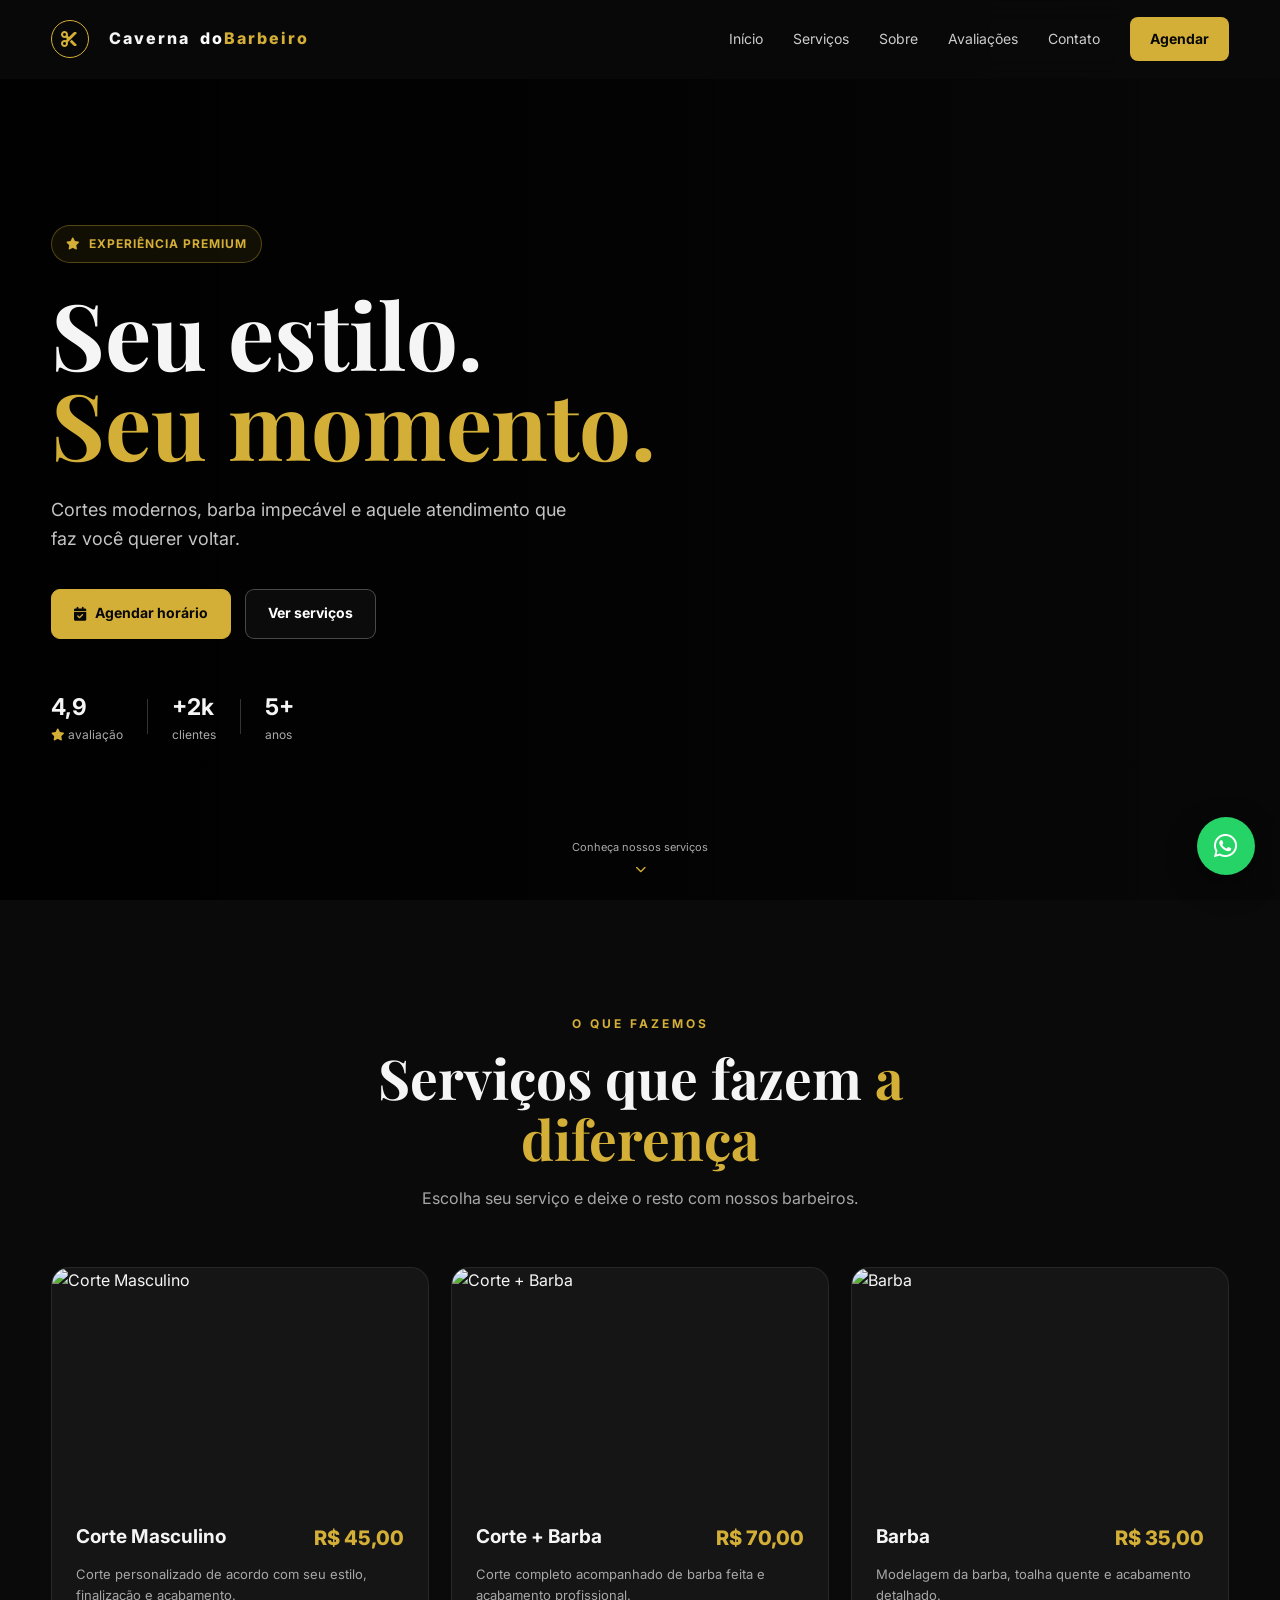
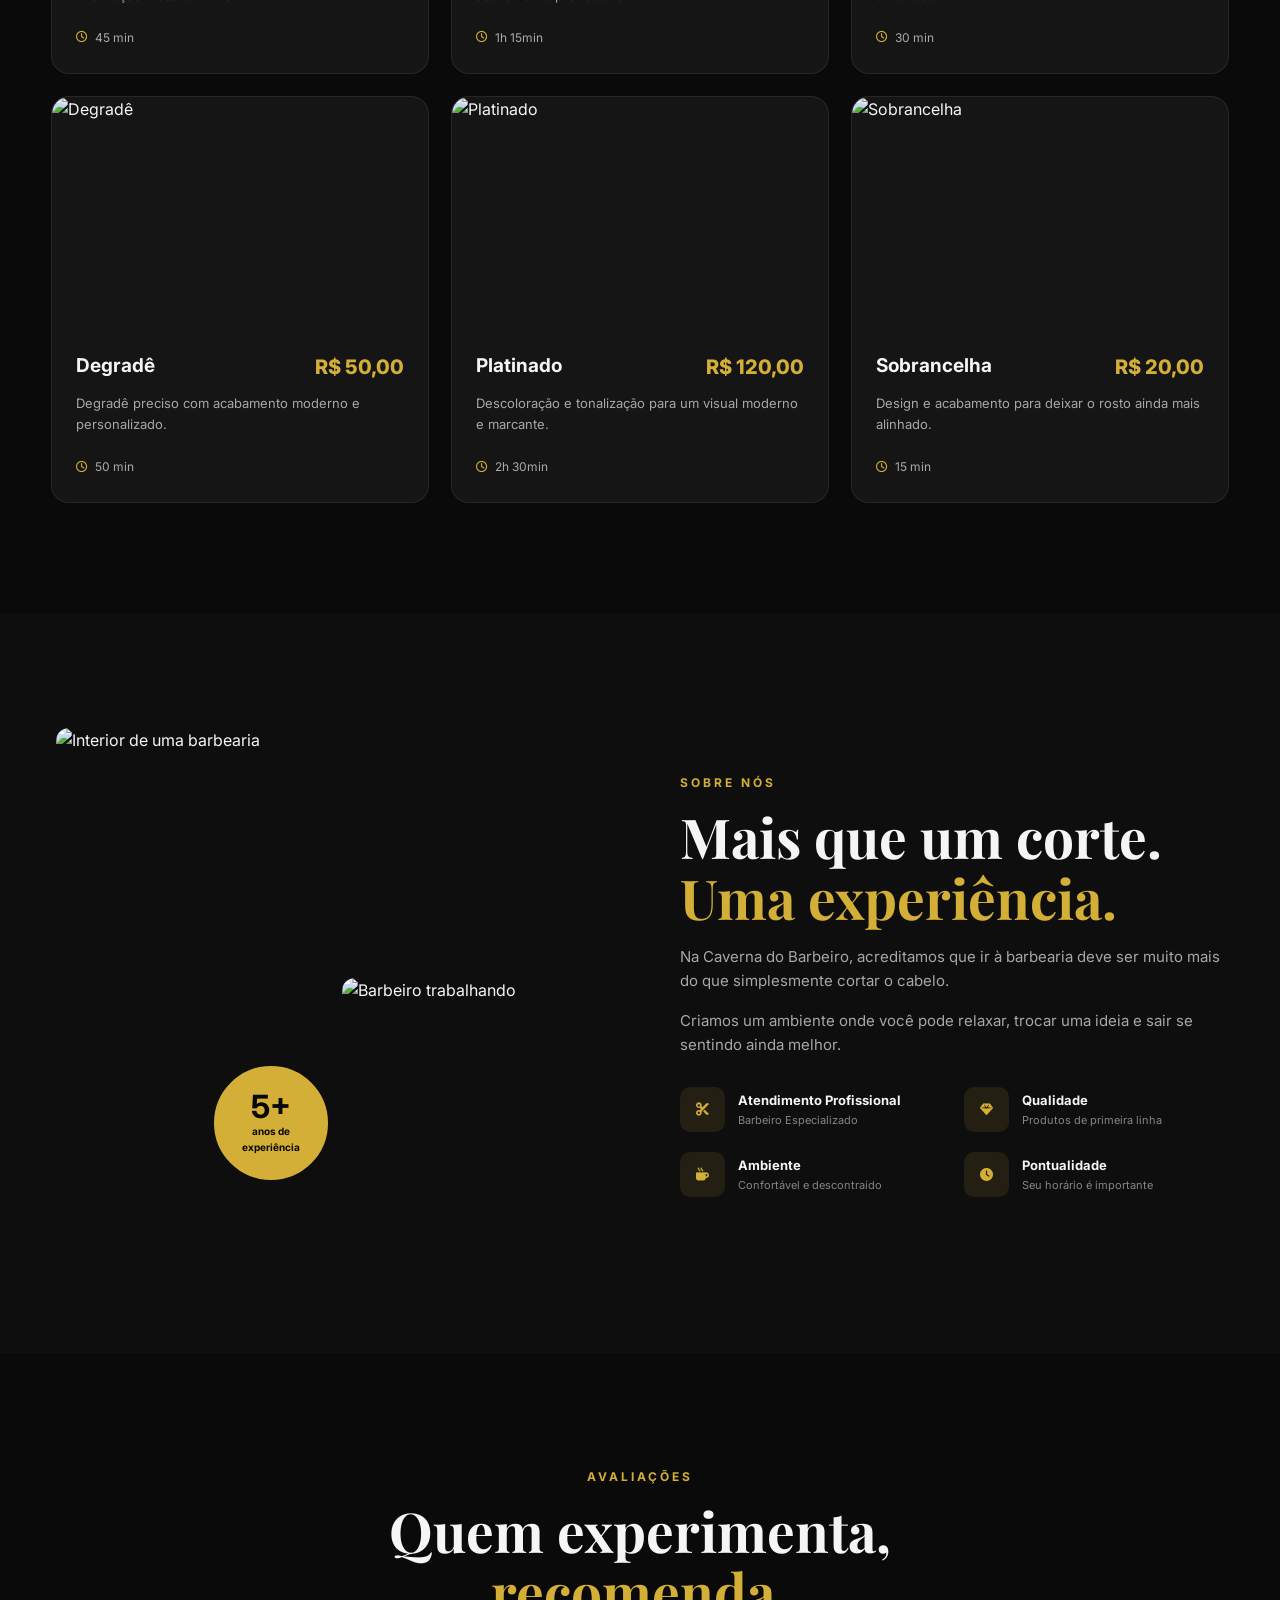
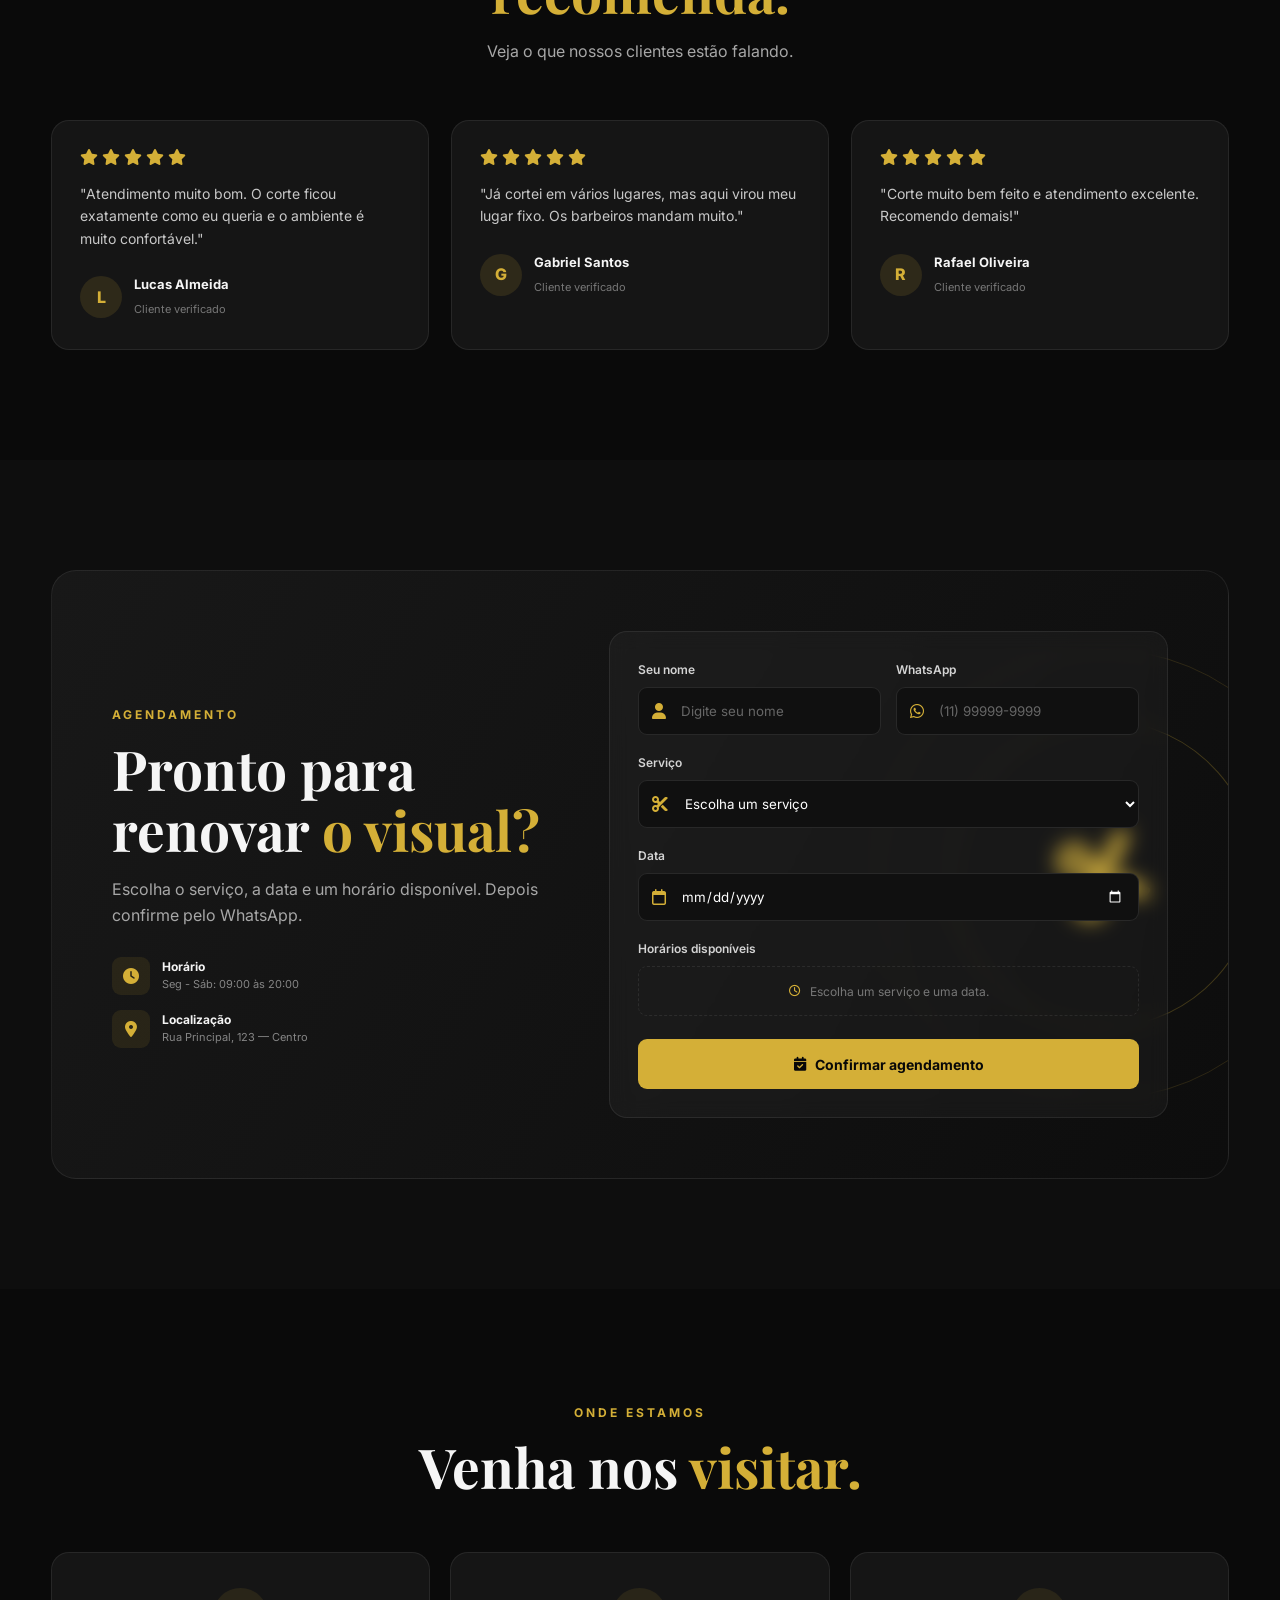
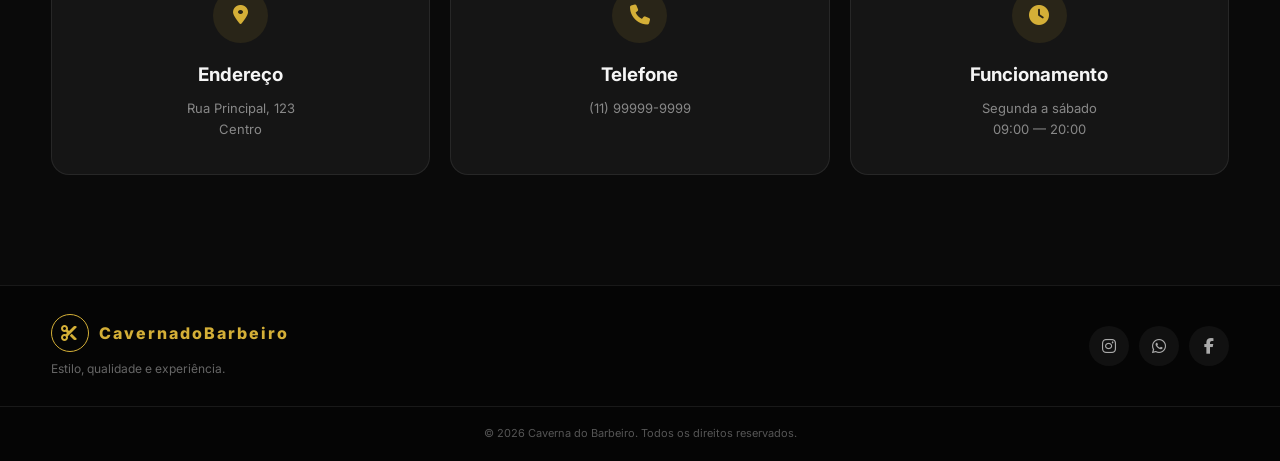
==== index.html @ 2db3acb6 "Fix HTML span tag nesting in index.html" ====
<!DOCTYPE html>
<html lang="pt-BR">

<head>
  <meta charset="UTF-8">
  <meta name="viewport" content="width=device-width, initial-scale=1.0">

  <title>Caverna do Barbeiro</title>

  <meta name="description" content="Caverna do Barbeiro — cortes, barba e estilo.">

  <link rel="preconnect" href="https://fonts.googleapis.com">
  <link rel="preconnect" href="https://fonts.gstatic.com" crossorigin>

  <link
    href="https://fonts.googleapis.com/css2?family=Inter:wght@400;500;600;700&family=Playfair+Display:wght@600;700;800&display=swap"
    rel="stylesheet">

  <link rel="stylesheet" href="https://cdnjs.cloudflare.com/ajax/libs/font-awesome/6.5.2/css/all.min.css">

  <link rel="stylesheet" href="style.css">
</head>

<body>

  <!-- ================= HEADER ================= -->

  <header class="header">

    <div class="container header-content">

      <a href="#inicio" class="logo">
        <span class="logo-icon">
          <i class="fa-solid fa-scissors"></i>
        </span>

        <span>
        </span>Caverna<span>do<span>Barbeiro</span>
        </span>
      </a>

      <nav class="nav" id="nav">

        <a href="#inicio">Início</a>
        <a href="#servicos">Serviços</a>
        <a href="#sobre">Sobre</a>
        <a href="#avaliacoes">Avaliações</a>
        <a href="#contato">Contato</a>

        <a href="#agendamento" class="nav-button">
          Agendar
        </a>

      </nav>

      <button class="menu-button" id="menuButton" aria-label="Abrir menu">
        <i class="fa-solid fa-bars"></i>
      </button>

    </div>

  </header>


  <!-- ================= HERO ================= -->

  <main>

    <section class="hero" id="inicio">

      <div class="hero-overlay"></div>

      <div class="container hero-content">

        <div class="hero-text">

          <div class="hero-badge">
            <i class="fa-solid fa-star"></i>
            Experiência premium
          </div>

          <h1>
            Seu estilo.
            <span>Seu momento.</span>
          </h1>

          <p>
            Cortes modernos, barba impecável e aquele
            atendimento que faz você querer voltar.
          </p>

          <div class="hero-buttons">

            <a href="#agendamento" class="button button-primary">
              <i class="fa-solid fa-calendar-check"></i>
              Agendar horário
            </a>

            <a href="#servicos" class="button button-outline">
              Ver serviços
            </a>

          </div>

          <div class="hero-info">

            <div>
              <strong>4,9</strong>

              <span>
                <i class="fa-solid fa-star"></i>
                avaliação
              </span>
            </div>

            <div class="divider"></div>

            <div>
              <strong>+2k</strong>
              <span>clientes</span>
            </div>

            <div class="divider"></div>

            <div>
              <strong>5+</strong>
              <span>anos</span>
            </div>

          </div>

        </div>

      </div>

      <a href="#servicos" class="scroll-down">
        <span>Conheça nossos serviços</span>
        <i class="fa-solid fa-chevron-down"></i>
      </a>

    </section>


    <!-- ================= SERVIÇOS ================= -->

    <section class="services section" id="servicos">

      <div class="container">

        <div class="section-heading">

          <span class="section-label">
            O que fazemos
          </span>

          <h2>
            Serviços que fazem
            <span>a diferença</span>
          </h2>

          <p>
            Escolha seu serviço e deixe o resto com nossos
            barbeiros.
          </p>

        </div>

        <div class="services-grid" id="servicesGrid"></div>

      </div>

    </section>


    <!-- ================= SOBRE ================= -->

    <section class="about section" id="sobre">

      <div class="container about-grid">

        <div class="about-images">

          <div class="about-image about-image-main">

            <img src="https://images.unsplash.com/photo-1503951914875-452162b0f3f1?auto=format&fit=crop&w=1000&q=85"
              alt="Interior de uma barbearia">

          </div>

          <div class="about-image about-image-small">

            <img src="https://images.unsplash.com/photo-1621605815971-fbc98d665033?auto=format&fit=crop&w=700&q=85"
              alt="Barbeiro trabalhando">

          </div>

          <div class="experience-badge">
            <strong>5+</strong>
            <span>anos de<br>experiência</span>
          </div>

        </div>


        <div class="about-text">

          <span class="section-label">
            Sobre nós
          </span>

          <h2>
            Mais que um corte.
            <span>Uma experiência.</span>
          </h2>

          <p>
            Na Caverna do Barbeiro, acreditamos que ir à barbearia
            deve ser muito mais do que simplesmente cortar
            o cabelo.
          </p>

          <p>
            Criamos um ambiente onde você pode relaxar,
            trocar uma ideia e sair se sentindo ainda melhor.
          </p>

          <div class="about-features">

            <div class="feature">

              <div class="feature-icon">
                <i class="fa-solid fa-scissors"></i>
              </div>

              <div>
                <strong>Atendimento Profissional</strong>
                <span>Barbeiro Especializado</span>
              </div>

            </div>

            <div class="feature">

              <div class="feature-icon">
                <i class="fa-solid fa-gem"></i>
              </div>

              <div>
                <strong>Qualidade</strong>
                <span>Produtos de primeira linha</span>
              </div>

            </div>

            <div class="feature">

              <div class="feature-icon">
                <i class="fa-solid fa-mug-hot"></i>
              </div>

              <div>
                <strong>Ambiente</strong>
                <span>Confortável e descontraído</span>
              </div>

            </div>

            <div class="feature">

              <div class="feature-icon">
                <i class="fa-solid fa-clock"></i>
              </div>

              <div>
                <strong>Pontualidade</strong>
                <span>Seu horário é importante</span>
              </div>

            </div>

          </div>

        </div>

      </div>

    </section>


    <!-- ================= AVALIAÇÕES ================= -->

    <section class="reviews section" id="avaliacoes">

      <div class="container">

        <div class="section-heading">

          <span class="section-label">
            Avaliações
          </span>

          <h2>
            Quem experimenta,
            <span>recomenda.</span>
          </h2>

          <p>
            Veja o que nossos clientes estão falando.
          </p>

        </div>

        <div class="reviews-grid" id="reviewsGrid"></div>

      </div>

    </section>


    <!-- ================= AGENDAMENTO ================= -->

    <section class="booking section" id="agendamento">

      <div class="container">

        <div class="booking-card">

          <div class="booking-text">

            <span class="section-label">
              Agendamento
            </span>

            <h2>
              Pronto para renovar
              <span>o visual?</span>
            </h2>

            <p>
              Escolha o serviço, a data e um horário
              disponível. Depois confirme pelo WhatsApp.
            </p>

            <div class="booking-details">

              <div>
                <i class="fa-solid fa-clock"></i>

                <div>
                  <strong>Horário</strong>

                  <span>
                    Seg - Sáb: 09:00 às 20:00
                  </span>
                </div>

              </div>

              <div>
                <i class="fa-solid fa-location-dot"></i>

                <div>
                  <strong>Localização</strong>

                  <span>
                    Rua Principal, 123 — Centro
                  </span>
                </div>

              </div>

            </div>

          </div>


          <!-- FORMULÁRIO -->

          <div class="booking-form">

            <div class="form-row">

              <div class="form-group">

                <label for="clienteNome">
                  Seu nome
                </label>

                <div class="input-wrapper">

                  <i class="fa-solid fa-user"></i>

                  <input type="text" id="clienteNome" placeholder="Digite seu nome" autocomplete="name">

                </div>

              </div>


              <div class="form-group">

                <label for="clienteTelefone">
                  WhatsApp
                </label>

                <div class="input-wrapper">

                  <i class="fa-brands fa-whatsapp"></i>

                  <input type="tel" id="clienteTelefone" placeholder="(11) 99999-9999" autocomplete="tel">

                </div>

              </div>

            </div>


            <div class="form-group">

              <label for="servicoSelect">
                Serviço
              </label>

              <div class="input-wrapper">

                <i class="fa-solid fa-scissors"></i>

                <select id="servicoSelect">

                  <option value="">
                    Escolha um serviço
                  </option>

                </select>

              </div>

            </div>


            <div class="form-group">

              <label for="dataAgendamento">
                Data
              </label>

              <div class="input-wrapper">

                <i class="fa-regular fa-calendar"></i>

                <input type="date" id="dataAgendamento">

              </div>

            </div>


            <div class="form-group">

              <div class="horarios-header">

                <label>
                  Horários disponíveis
                </label>

                <span id="duracaoSelecionada"></span>

              </div>

              <div class="horarios-grid" id="horariosGrid">

                <div class="horarios-vazio">
                  <i class="fa-regular fa-clock"></i>

                  <span>
                    Escolha um serviço e uma data.
                  </span>
                </div>

              </div>

            </div>


            <button class="button button-primary booking-confirm" id="confirmarAgendamento" type="button">

              <i class="fa-solid fa-calendar-check"></i>

              Confirmar agendamento

            </button>


            <div class="booking-message" id="bookingMessage"></div>

          </div>


          <div class="booking-decoration">

            <div class="booking-circle">

              <i class="fa-solid fa-scissors"></i>

            </div>

          </div>

        </div>

      </div>

    </section>


    <!-- ================= CONTATO ================= -->

    <section class="contact section" id="contato">

      <div class="container">

        <div class="section-heading">

          <span class="section-label">
            Onde estamos
          </span>

          <h2>
            Venha nos
            <span>visitar.</span>
          </h2>

        </div>

        <div class="contact-grid">

          <div class="contact-card">

            <div class="contact-icon">
              <i class="fa-solid fa-location-dot"></i>
            </div>

            <h3>Endereço</h3>

            <p>
              Rua Principal, 123<br>
              Centro
            </p>

          </div>


          <div class="contact-card">

            <div class="contact-icon">
              <i class="fa-solid fa-phone"></i>
            </div>

            <h3>Telefone</h3>

            <p>
              (11) 99999-9999
            </p>

          </div>


          <div class="contact-card">

            <div class="contact-icon">
              <i class="fa-solid fa-clock"></i>
            </div>

            <h3>Funcionamento</h3>

            <p>
              Segunda a sábado<br>
              09:00 — 20:00
            </p>

          </div>

        </div>

      </div>

    </section>

  </main>


  <!-- ================= FOOTER ================= -->

  <footer class="footer">

    <div class="container footer-content">

      <div class="footer-brand">

        <a href="#inicio" class="logo">

          <span class="logo-icon">
            <i class="fa-solid fa-scissors"></i>
          </span>

          <span>
            <span>Caverna<span>do<span>Barbeiro</span>
          </span>

        </a>

        <p>
          Estilo, qualidade e experiência.
        </p>

      </div>


      <div class="footer-social">

        <a href="#" aria-label="Instagram">
          <i class="fa-brands fa-instagram"></i>
        </a>

        <a href="#" aria-label="WhatsApp">
          <i class="fa-brands fa-whatsapp"></i>
        </a>

        <a href="#" aria-label="Facebook">
          <i class="fa-brands fa-facebook-f"></i>
        </a>

      </div>

    </div>


    <div class="footer-bottom">

      © 2026 Caverna do Barbeiro.
      Todos os direitos reservados.

    </div>

  </footer>


  <!-- ================= WHATSAPP ================= -->

  <a href="#" class="floating-whatsapp" id="floatingWhatsapp" aria-label="Falar pelo WhatsApp">

    <i class="fa-brands fa-whatsapp"></i>

  </a>


  <script src="script.js"></script>

</body>

</html>
---- style.css ----
/* =========================================================
   RESET
========================================================= */

* {
  margin: 0;
  padding: 0;
  box-sizing: border-box;
}

html {
  scroll-behavior: smooth;
  scroll-padding-top: 80px;
}

body {
  font-family: "Inter", sans-serif;
  background: #0a0a0a;
  color: #f5f5f5;
  line-height: 1.6;
  overflow-x: hidden;
}

a {
  color: inherit;
  text-decoration: none;
}

button,
input,
select {
  font-family: inherit;
}

img {
  display: block;
  width: 100%;
}


/* =========================================================
   VARIÁVEIS
========================================================= */

:root {
  --bg: #0a0a0a;
  --bg-light: #111111;
  --card: #151515;
  --card-hover: #1c1c1c;

  --gold: #d4af37;
  --gold-light: #f0d675;

  --text: #f5f5f5;
  --text-muted: #a7a7a7;

  --border: rgba(255, 255, 255, 0.08);

  --container: 1180px;

  --radius: 18px;
}


/* =========================================================
   UTILITÁRIOS
========================================================= */

.container {
  width: min(92%, var(--container));
  margin: 0 auto;
}

.section {
  padding: 110px 0;
}

.section-heading {
  text-align: center;
  max-width: 680px;
  margin: 0 auto 55px;
}

.section-label {
  display: inline-block;

  color: var(--gold);

  text-transform: uppercase;
  letter-spacing: 3px;

  font-size: 12px;
  font-weight: 700;

  margin-bottom: 14px;
}

.section-heading h2,
.about-text h2,
.booking-text h2 {
  font-family: "Playfair Display", serif;

  font-size: clamp(36px, 5vw, 55px);

  line-height: 1.1;

  margin-bottom: 18px;
}

.section-heading h2 span,
.about-text h2 span,
.booking-text h2 span {
  color: var(--gold);
}

.section-heading p {
  color: var(--text-muted);
}


/* =========================================================
   HEADER
========================================================= */

.header {
  position: fixed;

  top: 0;
  left: 0;

  width: 100%;

  z-index: 1000;

  background: rgba(10, 10, 10, 0.82);

  backdrop-filter: blur(15px);

  border-bottom: 1px solid transparent;

  transition: 0.3s;
}

.header.scrolled {
  border-color: var(--border);
}

.header-content {
  min-height: 78px;

  display: flex;
  align-items: center;
  justify-content: space-between;
}

.logo {
  display: flex;
  align-items: center;

  gap: 10px;

  font-weight: 800;

  letter-spacing: 2px;
}

.logo>span:last-child {
  color: white;
}

.logo>span:last-child span {
  color: var(--gold);
}

.logo-icon {
  width: 38px;
  height: 38px;

  display: grid;
  place-items: center;

  border: 1px solid var(--gold);

  border-radius: 50%;

  color: var(--gold);
}

.nav {
  display: flex;
  align-items: center;

  gap: 30px;
}

.nav a {
  color: #ccc;

  font-size: 14px;

  transition: 0.25s;
}

.nav a:hover {
  color: var(--gold);
}

.nav-button {
  background: var(--gold);

  color: #080808 !important;

  padding: 11px 20px;

  border-radius: 8px;

  font-weight: 700;
}

.nav-button:hover {
  background: var(--gold-light);
}

.menu-button {
  display: none;

  border: 0;

  background: none;

  color: white;

  font-size: 24px;

  cursor: pointer;
}


/* =========================================================
   HERO
========================================================= */

.hero {
  min-height: 100vh;

  position: relative;

  display: flex;
  align-items: center;

  background-image:
    url("https://images.unsplash.com/photo-1512690459411-b0fd2d7f2a9a?auto=format&fit=crop&w=2000&q=90");

  background-size: cover;
  background-position: center;
}

.hero-overlay {
  position: absolute;

  inset: 0;

  background:
    linear-gradient(90deg,
      rgba(0, 0, 0, 0.92) 0%,
      rgba(0, 0, 0, 0.72) 48%,
      rgba(0, 0, 0, 0.25) 100%);
}

.hero-content {
  position: relative;

  z-index: 1;
}

.hero-text {
  max-width: 650px;

  padding-top: 70px;
}

.hero-badge {
  display: inline-flex;

  align-items: center;

  gap: 8px;

  padding: 8px 14px;

  border: 1px solid rgba(212, 175, 55, 0.35);

  border-radius: 100px;

  color: var(--gold);

  background: rgba(212, 175, 55, 0.08);

  font-size: 12px;

  font-weight: 700;

  text-transform: uppercase;

  letter-spacing: 1px;

  margin-bottom: 25px;
}

.hero h1 {
  font-family: "Playfair Display", serif;

  font-size: clamp(55px, 8vw, 92px);

  line-height: 0.98;

  margin-bottom: 28px;
}

.hero h1 span {
  display: block;

  color: var(--gold);
}

.hero-text>p {
  max-width: 540px;

  color: #c4c4c4;

  font-size: 18px;

  margin-bottom: 35px;
}

.hero-buttons {
  display: flex;

  flex-wrap: wrap;

  gap: 14px;

  margin-bottom: 50px;
}


/* =========================================================
   BOTÕES
========================================================= */

.button {
  min-height: 50px;

  display: inline-flex;

  align-items: center;
  justify-content: center;

  gap: 9px;

  padding: 0 22px;

  border-radius: 9px;

  font-size: 14px;

  font-weight: 700;

  cursor: pointer;

  transition:
    transform 0.25s,
    background 0.25s,
    border-color 0.25s;
}

.button:hover {
  transform: translateY(-2px);
}

.button-primary {
  background: var(--gold);

  color: #080808;

  border: 1px solid var(--gold);
}

.button-primary:hover {
  background: var(--gold-light);
}

.button-outline {
  border: 1px solid rgba(255, 255, 255, 0.25);

  color: white;

  background: rgba(255, 255, 255, 0.04);
}

.button-outline:hover {
  border-color: var(--gold);

  color: var(--gold);
}


/* =========================================================
   HERO INFO
========================================================= */

.hero-info {
  display: flex;

  align-items: center;

  gap: 24px;
}

.hero-info>div:not(.divider) {
  display: flex;

  flex-direction: column;
}

.hero-info strong {
  font-size: 23px;
}

.hero-info span {
  color: #aaa;

  font-size: 12px;
}

.hero-info i {
  color: var(--gold);
}

.divider {
  width: 1px;

  height: 35px;

  background: rgba(255, 255, 255, 0.2);
}

.scroll-down {
  position: absolute;

  bottom: 25px;

  left: 50%;

  transform: translateX(-50%);

  display: flex;

  flex-direction: column;

  align-items: center;

  gap: 7px;

  color: #aaa;

  font-size: 11px;

  z-index: 2;

  animation: floating 2s infinite;
}

.scroll-down i {
  color: var(--gold);
}

@keyframes floating {

  0%,
  100% {
    transform: translate(-50%, 0);
  }

  50% {
    transform: translate(-50%, 7px);
  }
}


/* =========================================================
   SERVIÇOS
========================================================= */

.services {
  background: var(--bg);
}

.services-grid {
  display: grid;

  grid-template-columns: repeat(3, 1fr);

  gap: 22px;
}

.service-card {
  position: relative;

  background: var(--card);

  border: 1px solid var(--border);

  border-radius: var(--radius);

  overflow: hidden;

  transition:
    transform 0.3s,
    border-color 0.3s,
    background 0.3s;
}

.service-card:hover {
  transform: translateY(-8px);

  border-color: rgba(212, 175, 55, 0.45);

  background: var(--card-hover);
}

.service-image {
  height: 230px;

  overflow: hidden;
}

.service-image img {
  width: 100%;
  height: 100%;

  object-fit: cover;

  transition: transform 0.5s;
}

.service-card:hover .service-image img {
  transform: scale(1.07);
}

.service-content {
  padding: 24px;
}

.service-top {
  display: flex;

  align-items: flex-start;

  justify-content: space-between;

  gap: 15px;

  margin-bottom: 10px;
}

.service-content h3 {
  font-size: 19px;
}

.service-price {
  color: var(--gold);

  font-size: 20px;

  font-weight: 800;

  white-space: nowrap;
}

.service-description {
  color: var(--text-muted);

  font-size: 13px;

  margin-bottom: 18px;
}

.service-duration {
  display: inline-flex;

  align-items: center;

  gap: 7px;

  color: #aaa;

  font-size: 12px;
}

.service-duration i {
  color: var(--gold);
}


/* =========================================================
   SOBRE
========================================================= */

.about {
  background: #0e0e0e;
}

.about-grid {
  display: grid;

  grid-template-columns: 1fr 1fr;

  gap: 80px;

  align-items: center;
}

.about-images {
  position: relative;

  min-height: 520px;
}

.about-image {
  position: absolute;

  overflow: hidden;

  border-radius: var(--radius);

  border: 5px solid #0e0e0e;
}

.about-image img {
  height: 100%;

  object-fit: cover;
}

.about-image-main {
  top: 0;
  left: 0;

  width: 75%;
  height: 420px;
}

.about-image-small {
  right: 0;
  bottom: 0;

  width: 48%;
  height: 270px;
}

.experience-badge {
  position: absolute;

  left: 40%;
  bottom: 55px;

  transform: translateX(-50%);

  width: 130px;
  height: 130px;

  display: flex;

  flex-direction: column;

  align-items: center;
  justify-content: center;

  border-radius: 50%;

  background: var(--gold);

  color: #080808;

  border: 8px solid #0e0e0e;
}

.experience-badge strong {
  font-size: 32px;

  line-height: 1;
}

.experience-badge span {
  text-align: center;

  font-size: 10px;

  font-weight: 700;
}

.about-text>p {
  color: var(--text-muted);

  font-size: 15px;

  margin-bottom: 16px;
}

.about-features {
  display: grid;

  grid-template-columns: 1fr 1fr;

  gap: 20px;

  margin-top: 30px;
}

.feature {
  display: flex;

  align-items: center;

  gap: 13px;

  font-size: 13px;
}

.feature-icon {
  min-width: 45px;

  height: 45px;

  display: grid;

  place-items: center;

  border-radius: 10px;

  background: rgba(212, 175, 55, 0.1);

  color: var(--gold);
}

.feature strong,
.feature span {
  display: block;
}

.feature span {
  color: #858585;

  font-size: 11px;

  margin-top: 2px;
}


/* =========================================================
   AVALIAÇÕES
========================================================= */

.reviews {
  background: var(--bg);
}

.reviews-grid {
  display: grid;

  grid-template-columns: repeat(3, 1fr);

  gap: 22px;
}

.review-card {
  padding: 28px;

  background: var(--card);

  border: 1px solid var(--border);

  border-radius: var(--radius);

  transition: 0.3s;
}

.review-card:hover {
  transform: translateY(-5px);

  border-color: rgba(212, 175, 55, 0.35);
}

.review-stars {
  display: flex;

  gap: 4px;

  color: var(--gold);

  margin-bottom: 18px;
}

.review-text {
  color: #c8c8c8;

  font-size: 14px;

  margin-bottom: 24px;
}

.review-author {
  display: flex;

  align-items: center;

  gap: 12px;
}

.review-avatar {
  width: 42px;
  height: 42px;

  display: grid;

  place-items: center;

  border-radius: 50%;

  background: rgba(212, 175, 55, 0.13);

  color: var(--gold);

  font-weight: 800;
}

.review-author strong {
  display: block;

  font-size: 13px;
}

.review-author span {
  color: #777;

  font-size: 11px;
}


/* =========================================================
   AGENDAMENTO
========================================================= */

.booking {
  background: #0e0e0e;
}

.booking-card {
  position: relative;

  overflow: hidden;

  display: grid;

  grid-template-columns: 0.9fr 1.1fr;

  gap: 40px;

  align-items: center;

  border-radius: 25px;

  background:
    linear-gradient(120deg,
      #181818,
      #0d0d0d);

  border: 1px solid var(--border);

  padding: 60px;
}

.booking-text {
  position: relative;

  z-index: 2;
}

.booking-text>p {
  color: var(--text-muted);

  max-width: 540px;

  margin-bottom: 28px;
}

.booking-details {
  display: flex;

  flex-direction: column;

  gap: 15px;

  margin-top: 25px;
}

.booking-details>div {
  display: flex;

  align-items: center;

  gap: 12px;
}

.booking-details i {
  width: 38px;
  height: 38px;

  display: grid;

  place-items: center;

  border-radius: 9px;

  background: rgba(212, 175, 55, 0.1);

  color: var(--gold);
}

.booking-details strong,
.booking-details span {
  display: block;
}

.booking-details strong {
  font-size: 12px;
}

.booking-details span {
  color: #858585;

  font-size: 11px;
}


/* =========================================================
   FORMULÁRIO
========================================================= */

.booking-form {
  position: relative;

  z-index: 3;

  padding: 28px;

  background: rgba(255, 255, 255, 0.035);

  border: 1px solid rgba(255, 255, 255, 0.08);

  border-radius: 18px;

  backdrop-filter: blur(10px);
}

.form-row {
  display: grid;

  grid-template-columns: 1fr 1fr;

  gap: 15px;
}

.form-group {
  margin-bottom: 18px;
}

.form-group label {
  display: block;

  color: #d4d4d4;

  font-size: 12px;

  font-weight: 600;

  margin-bottom: 8px;
}

.input-wrapper {
  position: relative;
}

.input-wrapper>i {
  position: absolute;

  left: 14px;

  top: 50%;

  transform: translateY(-50%);

  color: var(--gold);

  pointer-events: none;
}

.input-wrapper input,
.input-wrapper select {
  width: 100%;

  height: 48px;

  padding: 0 14px 0 42px;

  color: white;

  background: #101010;

  border: 1px solid rgba(255, 255, 255, 0.1);

  border-radius: 9px;

  outline: none;

  transition: 0.25s;
}

.input-wrapper input:focus,
.input-wrapper select:focus {
  border-color: var(--gold);

  box-shadow: 0 0 0 3px rgba(212, 175, 55, 0.08);
}

.input-wrapper select {
  appearance: auto;

  cursor: pointer;
}

.input-wrapper input::placeholder {
  color: #666;
}

.input-wrapper input[type="date"] {
  color-scheme: dark;
}


/* =========================================================
   HORÁRIOS
========================================================= */

.horarios-header {
  display: flex;

  align-items: center;

  justify-content: space-between;

  gap: 10px;

  margin-bottom: 8px;
}

.horarios-header label {
  margin-bottom: 0;
}

#duracaoSelecionada {
  color: var(--gold);

  font-size: 11px;
}

.horarios-grid {
  display: grid;

  grid-template-columns: repeat(4, 1fr);

  gap: 8px;

  min-height: 48px;
}

.horario-btn {
  min-height: 42px;

  border-radius: 8px;

  border: 1px solid rgba(255, 255, 255, 0.1);

  background: #111;

  color: #ddd;

  cursor: pointer;

  font-size: 12px;

  font-weight: 600;

  transition: 0.2s;
}

.horario-btn:hover:not(:disabled) {
  border-color: var(--gold);

  color: var(--gold);

  transform: translateY(-1px);
}

.horario-btn.selected {
  background: var(--gold);

  border-color: var(--gold);

  color: #080808;
}

.horario-btn:disabled,
.horario-btn.ocupado {
  cursor: not-allowed;

  color: #555;

  background: #0b0b0b;

  border-color: rgba(255, 255, 255, 0.04);

  text-decoration: line-through;

  opacity: 0.65;
}

.horarios-vazio {
  grid-column: 1 / -1;

  min-height: 50px;

  display: flex;

  align-items: center;

  justify-content: center;

  gap: 9px;

  color: #777;

  font-size: 12px;

  border: 1px dashed rgba(255, 255, 255, 0.08);

  border-radius: 9px;
}

.horarios-vazio i {
  color: var(--gold);
}


/* =========================================================
   BOTÃO AGENDAMENTO
========================================================= */

.booking-confirm {
  width: 100%;

  margin-top: 5px;

  border: 0;
}

.booking-message {
  display: none;

  margin-top: 13px;

  padding: 11px 13px;

  border-radius: 8px;

  font-size: 12px;

  line-height: 1.4;
}

.booking-message.success {
  display: block;

  color: #8ff0b2;

  background: rgba(37, 211, 102, 0.08);

  border: 1px solid rgba(37, 211, 102, 0.18);
}

.booking-message.error {
  display: block;

  color: #ff9999;

  background: rgba(255, 60, 60, 0.08);

  border: 1px solid rgba(255, 60, 60, 0.15);
}


/* =========================================================
   DECORAÇÃO
========================================================= */

.booking-decoration {
  position: absolute;

  right: -100px;

  top: 50%;

  transform: translateY(-50%);

  width: 450px;
  height: 450px;

  border-radius: 50%;

  border: 1px solid rgba(212, 175, 55, 0.15);

  pointer-events: none;
}

.booking-circle {
  position: absolute;

  inset: 70px;

  display: grid;

  place-items: center;

  border-radius: 50%;

  border: 1px solid rgba(212, 175, 55, 0.25);

  color: var(--gold);

  font-size: 80px;

  transform: rotate(-20deg);
}


/* =========================================================
   CONTATO
========================================================= */

.contact {
  background: var(--bg);
}

.contact-grid {
  display: grid;

  grid-template-columns: repeat(3, 1fr);

  gap: 20px;
}

.contact-card {
  text-align: center;

  padding: 35px 20px;

  border-radius: var(--radius);

  background: var(--card);

  border: 1px solid var(--border);
}

.contact-icon {
  width: 55px;
  height: 55px;

  display: grid;

  place-items: center;

  margin: 0 auto 17px;

  border-radius: 50%;

  background: rgba(212, 175, 55, 0.1);

  color: var(--gold);

  font-size: 20px;
}

.contact-card h3 {
  margin-bottom: 8px;
}

.contact-card p {
  color: #888;

  font-size: 13px;
}


/* =========================================================
   FOOTER
========================================================= */

.footer {
  background: #050505;

  border-top: 1px solid var(--border);
}

.footer-content {
  min-height: 120px;

  display: flex;

  align-items: center;

  justify-content: space-between;
}

.footer-brand p {
  color: #666;

  font-size: 12px;

  margin-top: 7px;
}

.footer-social {
  display: flex;

  gap: 10px;
}

.footer-social a {
  width: 40px;
  height: 40px;

  display: grid;

  place-items: center;

  border-radius: 50%;

  background: #111;

  color: #aaa;

  transition: 0.25s;
}

.footer-social a:hover {
  background: var(--gold);

  color: #080808;
}

.footer-bottom {
  padding: 18px;

  border-top: 1px solid var(--border);

  text-align: center;

  color: #555;

  font-size: 11px;
}


/* =========================================================
   WHATSAPP
========================================================= */

.floating-whatsapp {
  position: fixed;

  right: 25px;

  bottom: 25px;

  z-index: 900;

  width: 58px;
  height: 58px;

  display: grid;

  place-items: center;

  border-radius: 50%;

  background: #25d366;

  color: white;

  font-size: 27px;

  box-shadow:
    0 10px 30px rgba(0, 0, 0, 0.4);

  transition: 0.25s;
}

.floating-whatsapp:hover {
  transform: translateY(-4px) scale(1.05);
}


/* =========================================================
   ANIMAÇÕES
========================================================= */

.service-card,
.review-card,
.contact-card {
  animation: fadeUp 0.7s ease both;
}

@keyframes fadeUp {
  from {
    opacity: 0;

    transform: translateY(20px);
  }

  to {
    opacity: 1;

    transform: translateY(0);
  }
}


/* =========================================================
   RESPONSIVO
========================================================= */

@media (max-width: 1000px) {

  .booking-card {
    grid-template-columns: 1fr;

    padding: 45px;
  }

  .booking-decoration {
    opacity: 0.2;
  }
}


@media (max-width: 900px) {

  .nav {
    position: absolute;

    top: 78px;

    left: 0;

    width: 100%;

    display: none;

    flex-direction: column;

    padding: 25px;

    background: #0b0b0b;

    border-bottom: 1px solid var(--border);
  }

  .nav.active {
    display: flex;
  }

  .menu-button {
    display: block;
  }

  .services-grid,
  .reviews-grid {
    grid-template-columns: repeat(2, 1fr);
  }

  .about-grid {
    grid-template-columns: 1fr;

    gap: 50px;
  }

  .about-images {
    max-width: 600px;

    width: 100%;

    margin: auto;
  }

  .contact-grid {
    grid-template-columns: 1fr;
  }
}


@media (max-width: 600px) {

  .section {
    padding: 80px 0;
  }

  .hero {
    background-position: 65% center;
  }

  .hero-overlay {
    background:
      linear-gradient(90deg,
        rgba(0, 0, 0, 0.92),
        rgba(0, 0, 0, 0.72));
  }

  .hero-text {
    padding-top: 90px;
  }

  .hero h1 {
    font-size: 55px;
  }

  .hero-text>p {
    font-size: 15px;
  }

  .hero-buttons {
    flex-direction: column;

    align-items: stretch;
  }

  .button {
    width: 100%;
  }

  .hero-info {
    gap: 14px;
  }

  .hero-info strong {
    font-size: 18px;
  }

  .hero-info span {
    font-size: 10px;
  }

  .services-grid,
  .reviews-grid {
    grid-template-columns: 1fr;
  }

  .service-image {
    height: 250px;
  }

  .about-images {
    min-height: 400px;
  }

  .about-image-main {
    width: 82%;

    height: 330px;
  }

  .about-image-small {
    width: 48%;

    height: 210px;
  }

  .experience-badge {
    width: 105px;
    height: 105px;

    left: 45%;

    bottom: 35px;
  }

  .about-features {
    grid-template-columns: 1fr;
  }

  .booking-card {
    padding: 30px 18px;
  }

  .booking-form {
    padding: 20px 16px;
  }

  .form-row {
    grid-template-columns: 1fr;
  }

  .booking-decoration {
    display: none;
  }

  .horarios-grid {
    grid-template-columns: repeat(3, 1fr);
  }

  .floating-whatsapp {
    width: 53px;
    height: 53px;

    right: 18px;
    bottom: 18px;
  }

  .footer-content {
    flex-direction: column;

    justify-content: center;

    gap: 20px;

    padding: 30px 0;
  }
}


/* =========================================================
   LOGIN
========================================================= */

.login-page {
  min-height: 100vh;

  display: flex;

  align-items: center;
  justify-content: center;

  padding: 24px;

  background:
    radial-gradient(circle at 20% 20%, rgba(212, 175, 55, 0.08), transparent 45%),
    radial-gradient(circle at 80% 80%, rgba(212, 175, 55, 0.06), transparent 45%),
    var(--bg);
}

.login-card {
  width: 100%;
  max-width: 400px;

  padding: 44px 36px;

  background: var(--card);

  border: 1px solid var(--border);
  border-radius: var(--radius);

  box-shadow: 0 30px 60px rgba(0, 0, 0, 0.5);
}

.login-logo {
  display: flex;

  align-items: center;

  gap: 10px;

  justify-content: center;

  margin-bottom: 28px;

  font-weight: 800;

  letter-spacing: 2px;

  color: white;
}

.login-icon {
  width: 42px;
  height: 42px;

  display: grid;

  place-items: center;

  border: 1px solid var(--gold);

  border-radius: 50%;

  color: var(--gold);

  font-size: 16px;
}

.login-card h1 {
  font-family: "Playfair Display", serif;

  font-size: 26px;

  text-align: center;

  margin-bottom: 8px;
}

.login-subtitle {
  text-align: center;

  color: var(--text-muted);

  font-size: 13px;

  margin-bottom: 30px;
}

#loginForm label {
  display: block;

  color: #d4d4d4;

  font-size: 12px;
  font-weight: 600;

  margin-bottom: 8px;
}

#loginForm .input-wrapper {
  margin-bottom: 18px;
}

.login-button {
  width: 100%;

  min-height: 50px;

  margin-top: 8px;

  display: flex;

  align-items: center;
  justify-content: center;

  gap: 9px;

  border: 1px solid var(--gold);
  border-radius: 9px;

  background: var(--gold);

  color: #080808;

  font-size: 14px;
  font-weight: 700;

  cursor: pointer;

  transition: 0.25s;
}

.login-button:hover {
  background: var(--gold-light);
}

.login-button:disabled {
  opacity: 0.7;

  cursor: not-allowed;
}

.login-message {
  display: none;

  margin-top: 16px;

  padding: 11px 13px;

  border-radius: 8px;

  font-size: 12px;

  text-align: center;
}

.login-message.success {
  display: block;

  color: #8ff0b2;

  background: rgba(37, 211, 102, 0.08);

  border: 1px solid rgba(37, 211, 102, 0.18);
}

.login-message.error {
  display: block;

  color: #ff9999;

  background: rgba(255, 60, 60, 0.08);

  border: 1px solid rgba(255, 60, 60, 0.15);
}

.login-back {
  display: flex;

  align-items: center;

  justify-content: center;

  gap: 8px;

  margin-top: 24px;

  color: var(--text-muted);

  font-size: 12px;

  transition: 0.25s;
}

.login-back:hover {
  color: var(--gold);
}


/* =========================================================
   ADMIN — LAYOUT GERAL
========================================================= */

.admin-container {
  min-height: 100vh;

  max-width: 1100px;

  margin: 0 auto;

  padding: 40px 24px 80px;
}

.admin-label {
  display: inline-block;

  color: var(--gold);

  text-transform: uppercase;

  letter-spacing: 3px;

  font-size: 11px;
  font-weight: 700;

  margin-bottom: 8px;
}

.admin-header h1 {
  font-family: "Playfair Display", serif;

  font-size: 30px;
}


/* =========================================================
   ADMIN — HEADER
========================================================= */

.admin-header {
  display: flex;

  flex-wrap: wrap;

  align-items: center;

  justify-content: space-between;

  gap: 16px;

  margin-bottom: 36px;
}

.admin-header-actions {
  display: flex;

  align-items: center;

  gap: 12px;
}

.admin-back {
  display: flex;

  align-items: center;

  gap: 8px;

  padding: 11px 18px;

  border: 1px solid var(--border);
  border-radius: 9px;

  color: var(--text-muted);

  font-size: 13px;
  font-weight: 600;

  transition: 0.25s;
}

.admin-back:hover {
  border-color: var(--gold);

  color: var(--gold);
}

.admin-logout {
  display: flex;

  align-items: center;

  gap: 8px;

  padding: 11px 18px;

  border: 1px solid rgba(255, 60, 60, 0.25);
  border-radius: 9px;

  background: rgba(255, 60, 60, 0.06);

  color: #ff9999;

  font-size: 13px;
  font-weight: 600;

  cursor: pointer;

  transition: 0.25s;
}

.admin-logout:hover {
  background: rgba(255, 60, 60, 0.14);
}


/* =========================================================
   ADMIN — ESTATÍSTICAS
========================================================= */

.admin-stats {
  display: grid;

  grid-template-columns: repeat(3, 1fr);

  gap: 18px;

  margin-bottom: 40px;
}

.admin-stat {
  display: flex;

  align-items: center;

  gap: 16px;

  padding: 22px;

  background: var(--card);

  border: 1px solid var(--border);
  border-radius: var(--radius);
}

.admin-stat > i {
  width: 46px;
  height: 46px;

  display: grid;

  place-items: center;

  border-radius: 12px;

  background: rgba(212, 175, 55, 0.1);

  color: var(--gold);

  font-size: 18px;
}

.admin-stat span {
  display: block;

  color: var(--text-muted);

  font-size: 12px;

  margin-bottom: 3px;
}

.admin-stat strong {
  display: block;

  font-size: 26px;
}


/* =========================================================
   ADMIN — SEÇÃO / FILTROS
========================================================= */

.admin-section-header {
  display: flex;

  flex-wrap: wrap;

  align-items: center;

  justify-content: space-between;

  gap: 16px;

  margin-bottom: 22px;
}

.admin-section-header h2 {
  font-family: "Playfair Display", serif;

  font-size: 24px;
}

.admin-filtros {
  display: flex;

  flex-wrap: wrap;

  gap: 8px;
}

.filtro-btn {
  padding: 10px 16px;

  border: 1px solid var(--border);
  border-radius: 8px;

  background: var(--card);

  color: var(--text-muted);

  font-size: 12px;
  font-weight: 600;

  cursor: pointer;

  transition: 0.2s;
}

.filtro-btn:hover {
  border-color: var(--gold);

  color: var(--gold);
}

.filtro-btn.active {
  background: var(--gold);

  border-color: var(--gold);

  color: #080808;
}


/* =========================================================
   ADMIN — LISTA DE AGENDAMENTOS
========================================================= */

.lista-agendamentos {
  display: flex;

  flex-direction: column;

  gap: 12px;
}

.admin-loading,
.admin-empty {
  display: flex;

  flex-direction: column;

  align-items: center;

  justify-content: center;

  gap: 10px;

  padding: 60px 20px;

  color: var(--text-muted);

  font-size: 13px;

  text-align: center;

  border: 1px dashed var(--border);
  border-radius: var(--radius);
}

.admin-loading i,
.admin-empty i {
  color: var(--gold);

  font-size: 22px;
}

.admin-agendamento-card {
  display: grid;

  grid-template-columns: 90px 1fr auto;

  align-items: center;

  gap: 20px;

  padding: 20px 24px;

  background: var(--card);

  border: 1px solid var(--border);
  border-radius: var(--radius);

  transition: 0.25s;
}

.admin-agendamento-card:hover {
  border-color: rgba(212, 175, 55, 0.35);
}

.admin-agendamento-card.cancelado {
  opacity: 0.55;
}

.admin-horario {
  display: flex;

  flex-direction: column;

  padding-right: 20px;

  border-right: 1px solid var(--border);
}

.admin-horario strong {
  font-size: 18px;

  color: var(--gold);
}

.admin-horario span {
  color: var(--text-muted);

  font-size: 11px;

  margin-top: 2px;
}

.admin-info {
  display: flex;

  flex-direction: column;

  gap: 6px;

  min-width: 0;
}

.admin-nome,
.admin-servico,
.admin-data {
  display: flex;

  align-items: center;

  gap: 9px;

  font-size: 13px;

  color: #d4d4d4;
}

.admin-nome i,
.admin-servico i,
.admin-data i {
  color: var(--gold);

  width: 14px;
}

.admin-whatsapp {
  display: inline-flex;

  align-items: center;

  gap: 8px;

  margin-top: 4px;

  color: #8ff0b2;

  font-size: 12px;

  width: fit-content;
}

.admin-whatsapp:hover {
  text-decoration: underline;
}

.admin-status {
  display: flex;

  flex-direction: column;

  align-items: flex-end;

  gap: 10px;
}

.status-badge {
  padding: 6px 12px;

  border-radius: 100px;

  font-size: 11px;
  font-weight: 700;

  text-transform: uppercase;

  letter-spacing: 0.5px;
}

.status-badge.pendente {
  color: #f0d675;

  background: rgba(212, 175, 55, 0.12);
}

.status-badge.confirmado {
  color: #8ff0b2;

  background: rgba(37, 211, 102, 0.12);
}

.status-badge.cancelado {
  color: #ff9999;

  background: rgba(255, 60, 60, 0.1);
}

.admin-acoes {
  display: flex;

  align-items: center;

  gap: 8px;
}

.confirmar-btn,
.cancelar-btn {
  display: flex;

  align-items: center;

  gap: 6px;

  padding: 8px 12px;

  border-radius: 7px;

  font-size: 11px;
  font-weight: 700;

  cursor: pointer;

  border: 1px solid transparent;

  transition: 0.2s;
}

.confirmar-btn {
  background: rgba(37, 211, 102, 0.1);

  border-color: rgba(37, 211, 102, 0.25);

  color: #8ff0b2;
}

.confirmar-btn:hover {
  background: rgba(37, 211, 102, 0.2);
}

.cancelar-btn {
  background: rgba(255, 60, 60, 0.08);

  border-color: rgba(255, 60, 60, 0.2);

  color: #ff9999;
}

.cancelar-btn:hover {
  background: rgba(255, 60, 60, 0.16);
}

.agendamento-cancelado {
  color: #777;

  font-size: 11px;

  font-style: italic;
}

.excluir-btn {
  display: flex;

  align-items: center;

  gap: 6px;

  padding: 8px 12px;

  border-radius: 7px;

  font-size: 11px;
  font-weight: 700;

  cursor: pointer;

  border: 1px solid var(--border);

  background: rgba(255, 255, 255, 0.03);

  color: var(--text-muted);

  transition: 0.2s;
}

.excluir-btn:hover {
  border-color: #ff9999;

  color: #ff9999;

  background: rgba(255, 60, 60, 0.08);
}


/* =========================================================
   ADMIN/LOGIN — RESPONSIVO
========================================================= */

@media (max-width: 700px) {

  .admin-stats {
    grid-template-columns: 1fr;
  }

  .admin-agendamento-card {
    grid-template-columns: 1fr;

    gap: 14px;
  }

  .admin-horario {
    flex-direction: row;

    align-items: baseline;

    gap: 8px;

    padding-right: 0;
    padding-bottom: 12px;

    border-right: 0;
    border-bottom: 1px solid var(--border);
  }

  .admin-status {
    align-items: flex-start;
  }

  .login-card {
    padding: 34px 24px;
  }
}
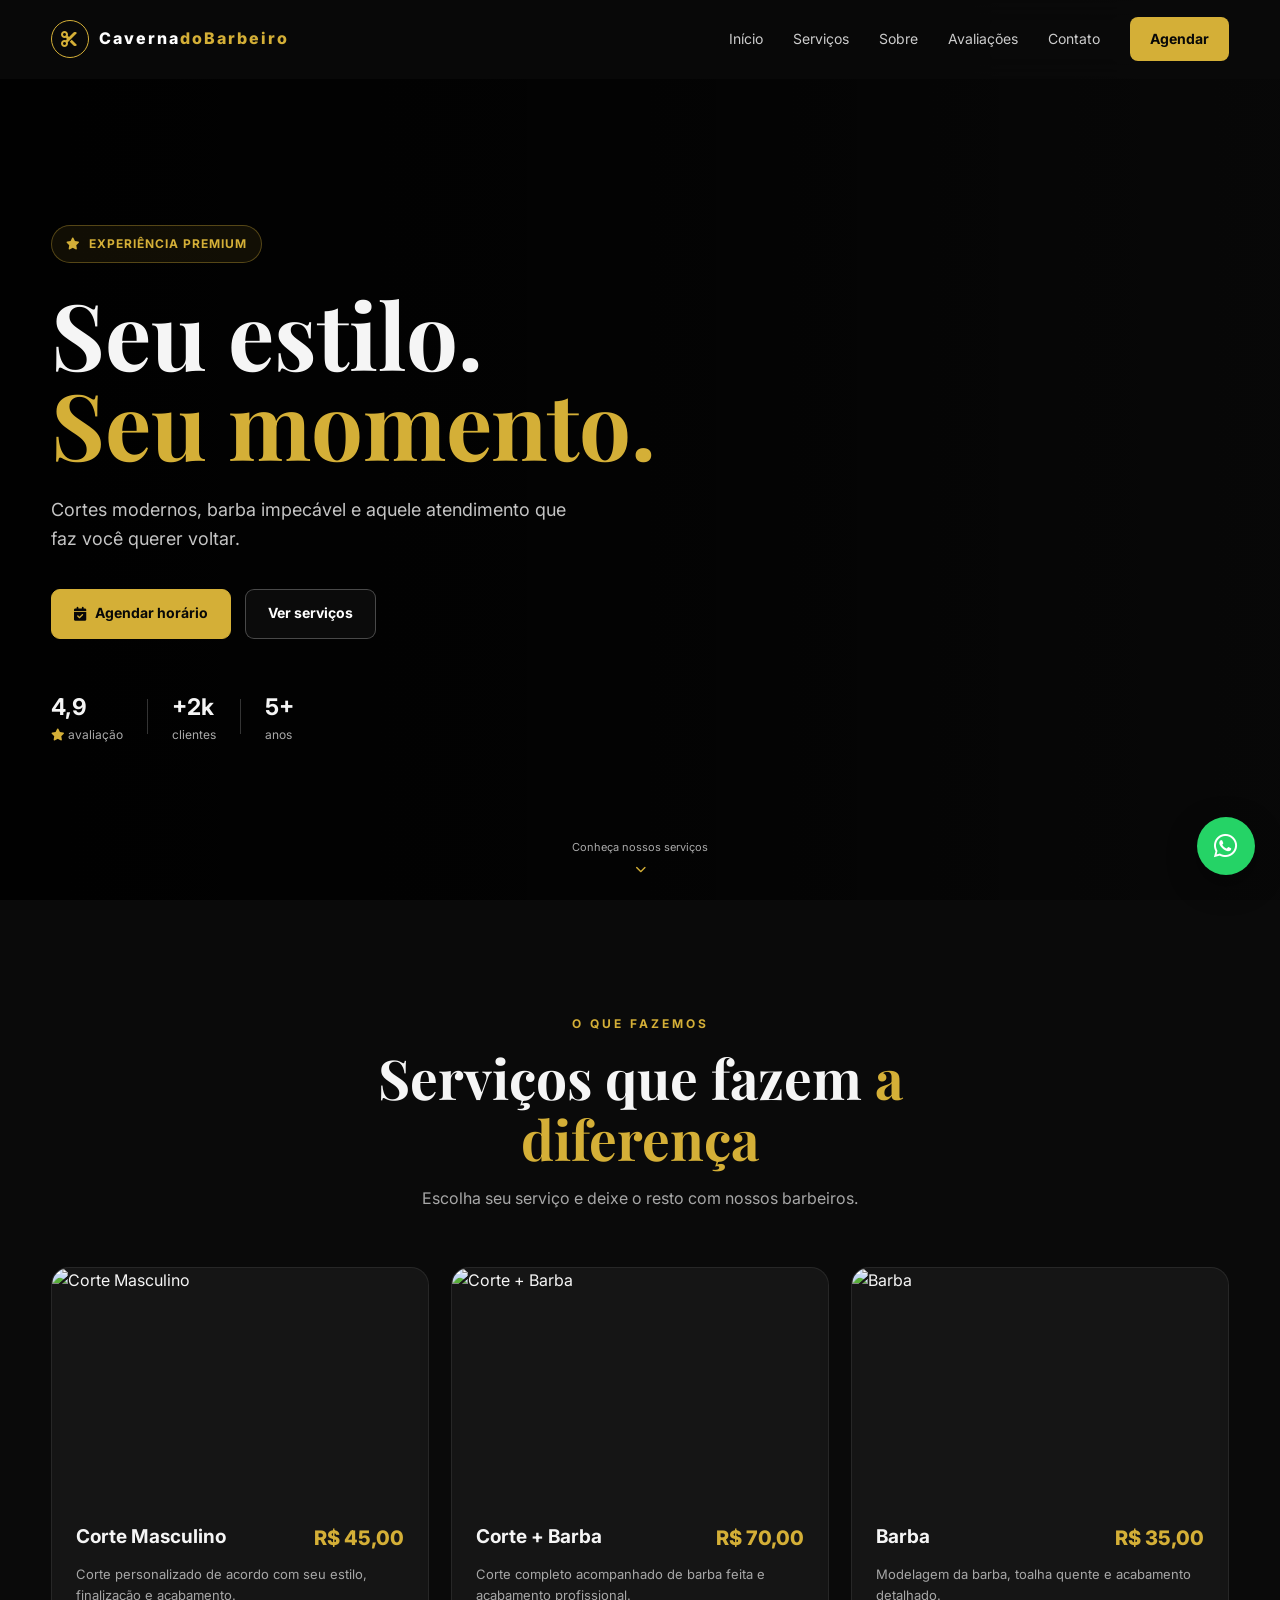
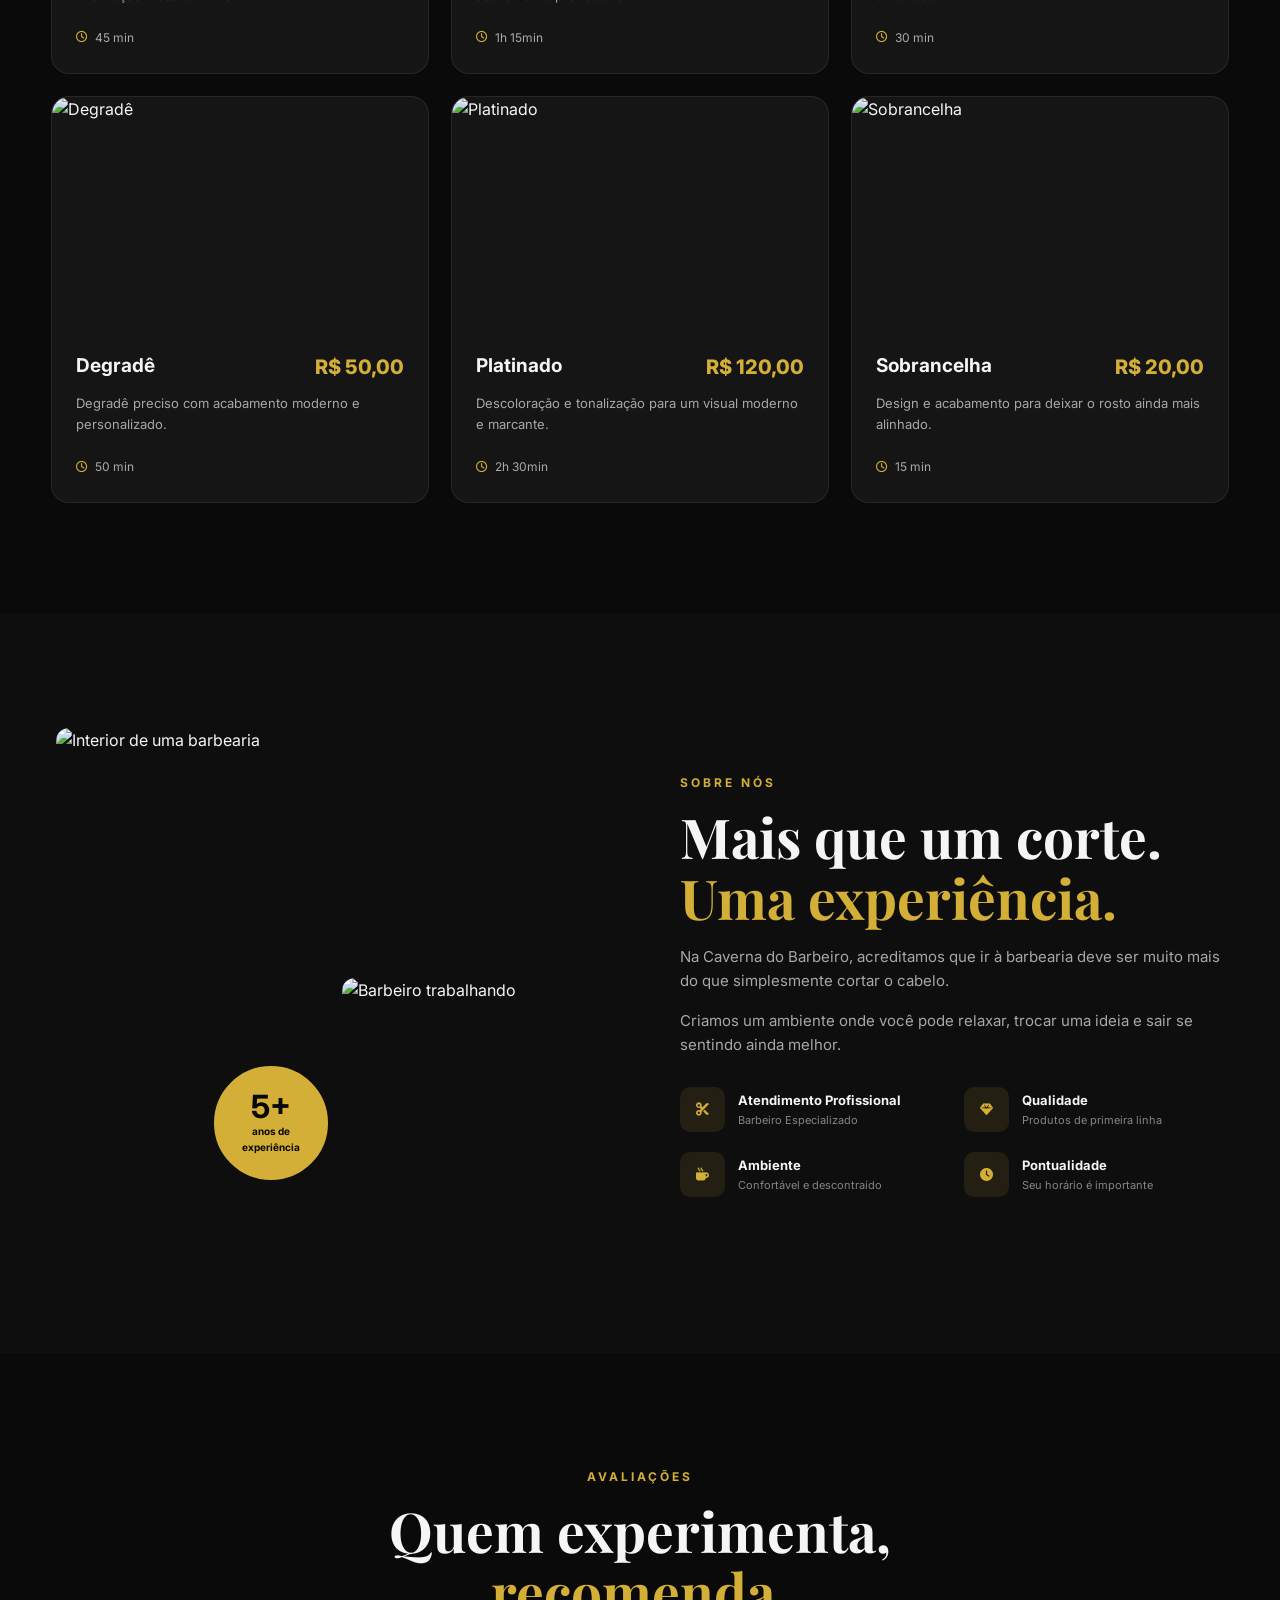
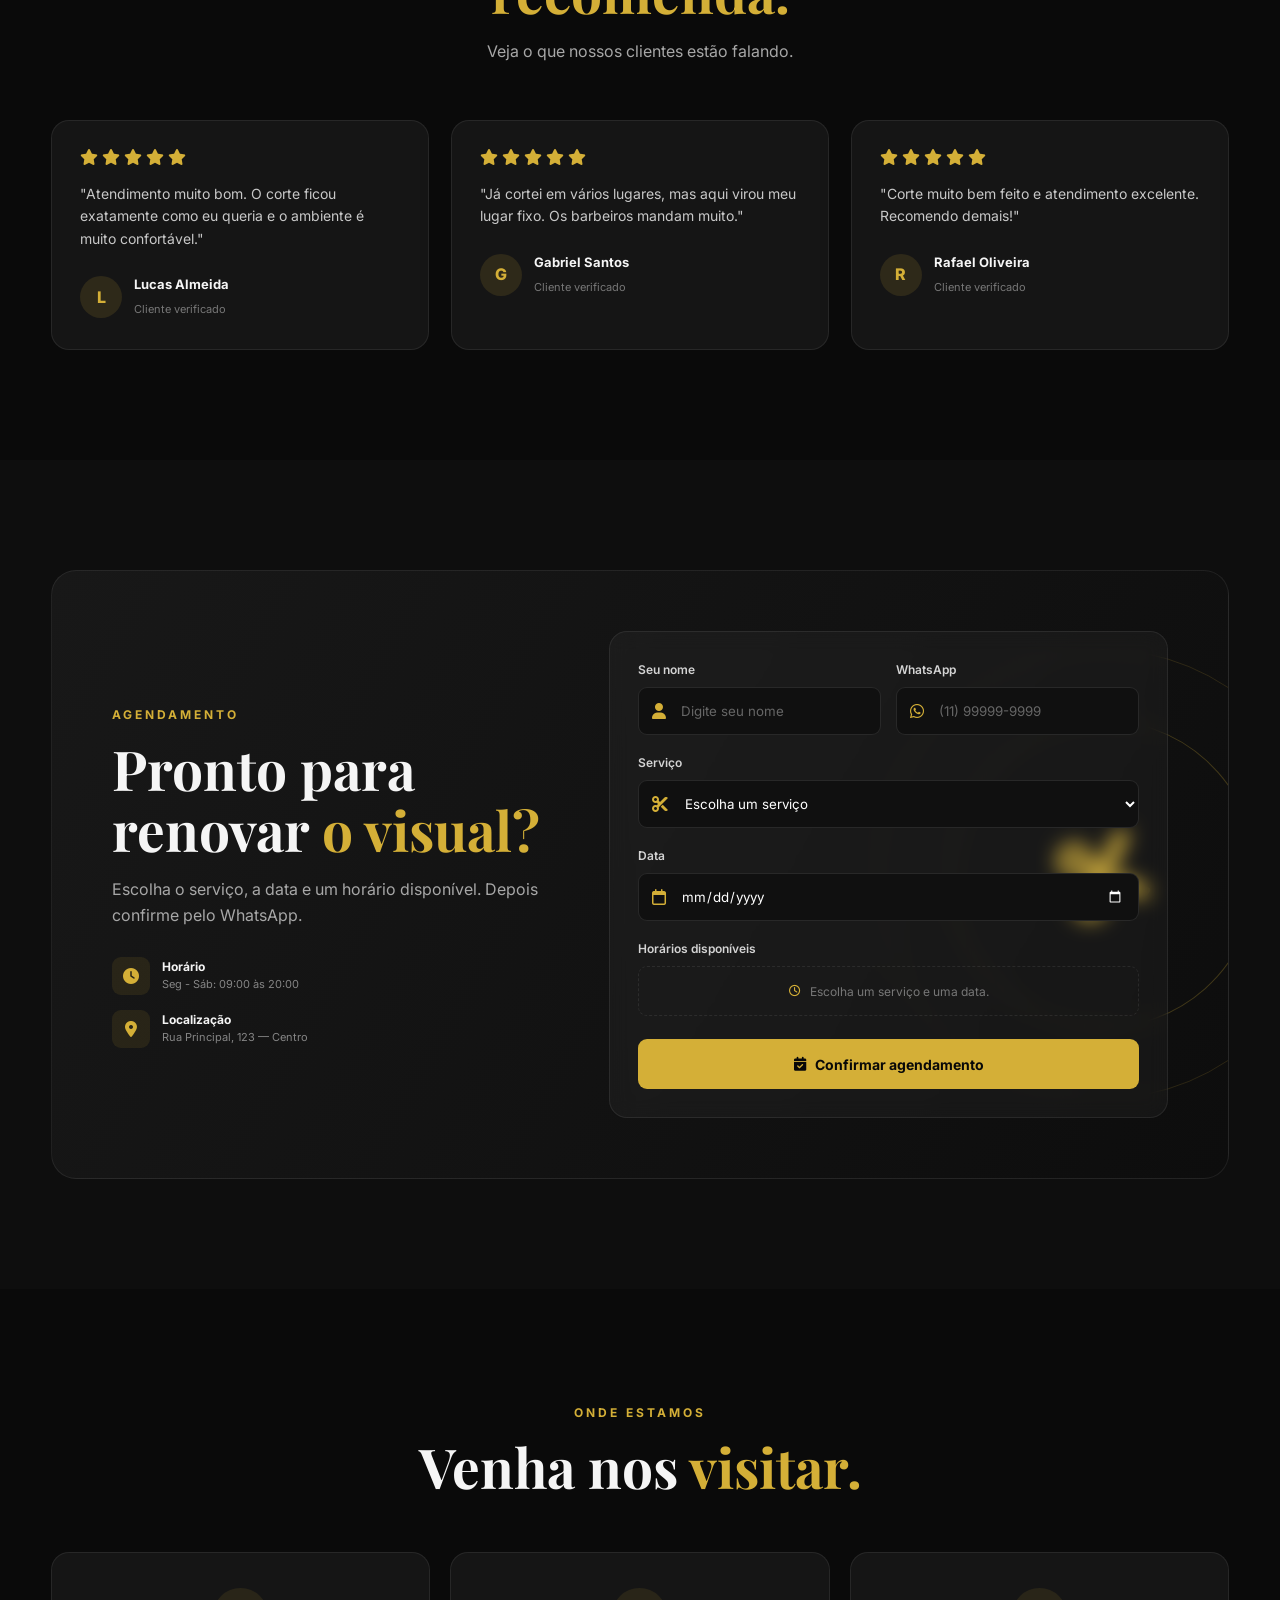
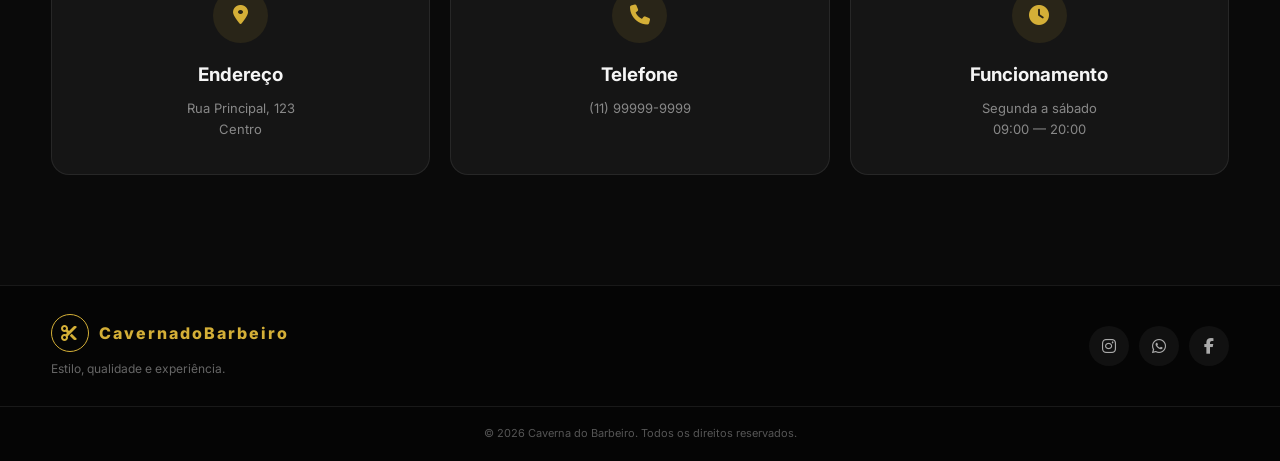
==== commit 47ac8351: "Update index.html" ====
--- a/index.html
+++ b/index.html
@@ -35,7 +35,7 @@
         </span>
 
         <span>
-        </span>Caverna<span>do<span>Barbeiro</span>
+        Caverna<span>do<span>Barbeiro</span>
         </span>
       </a>
 
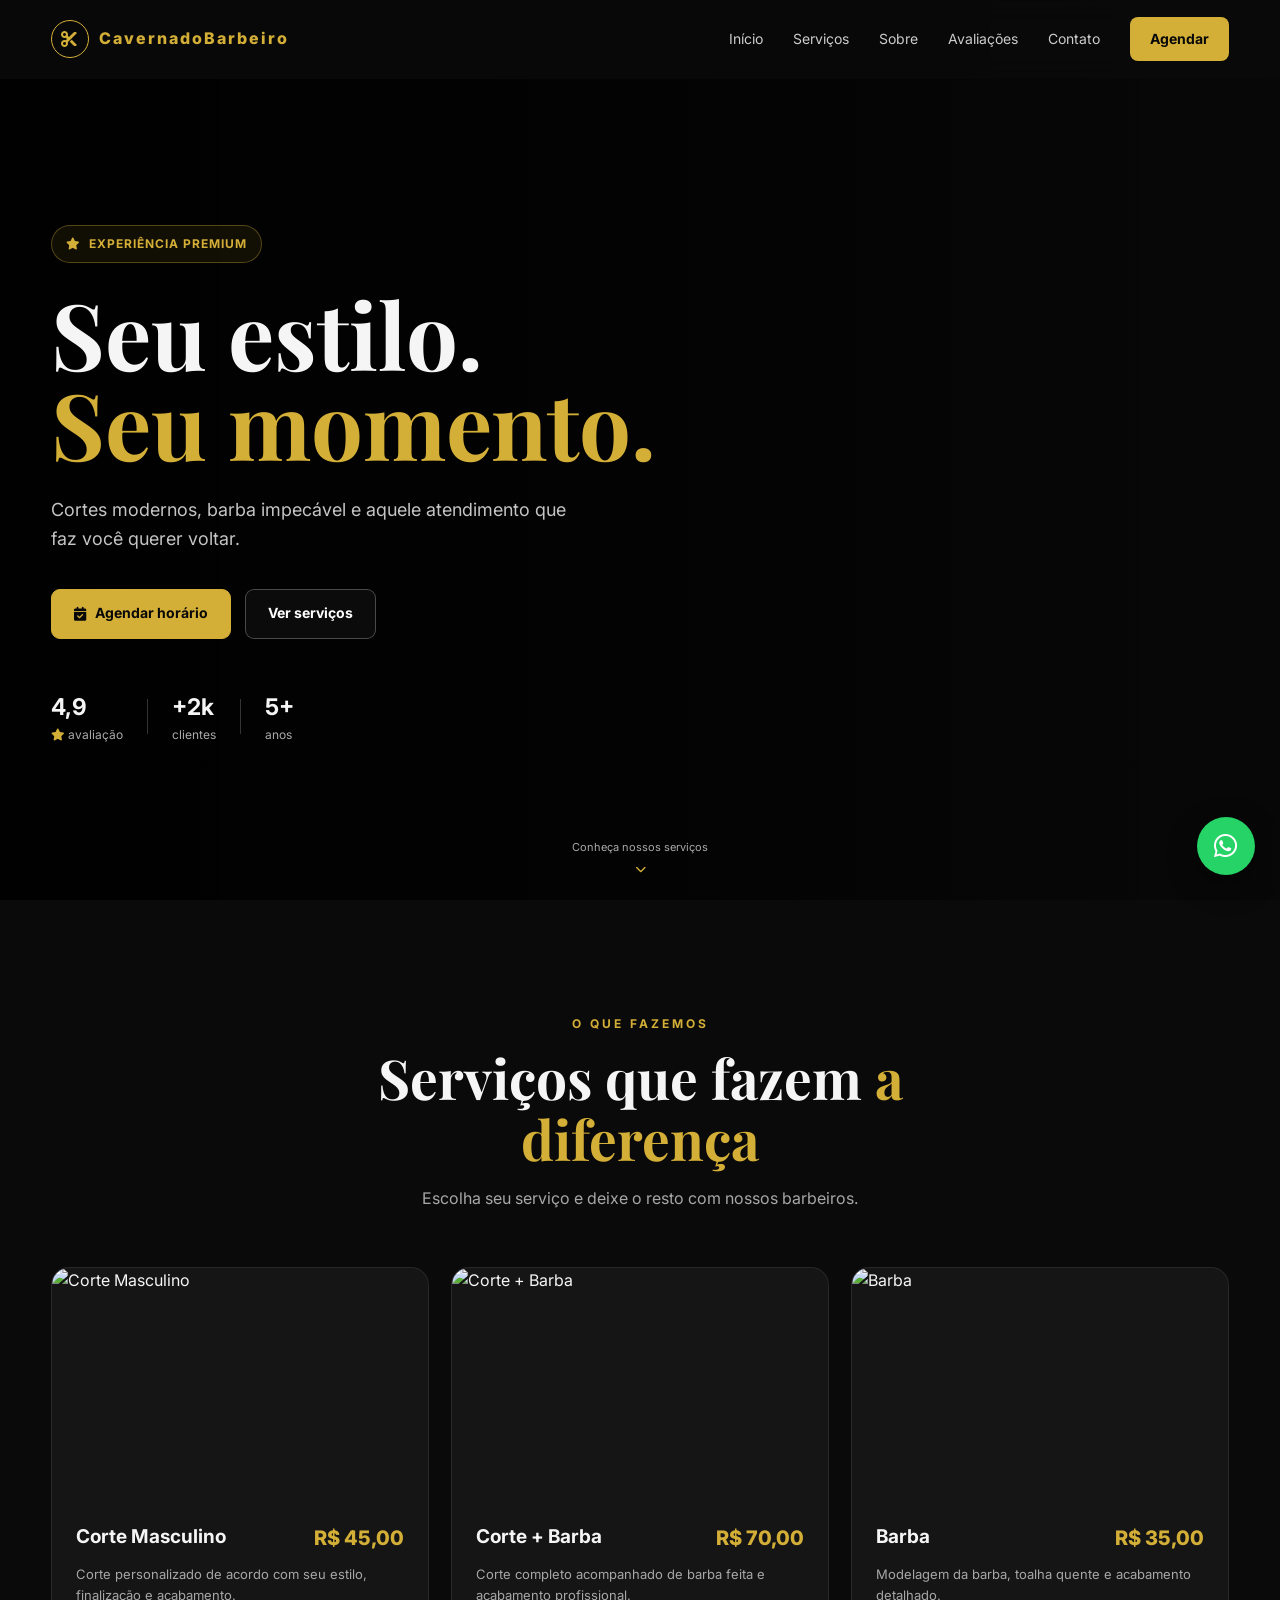
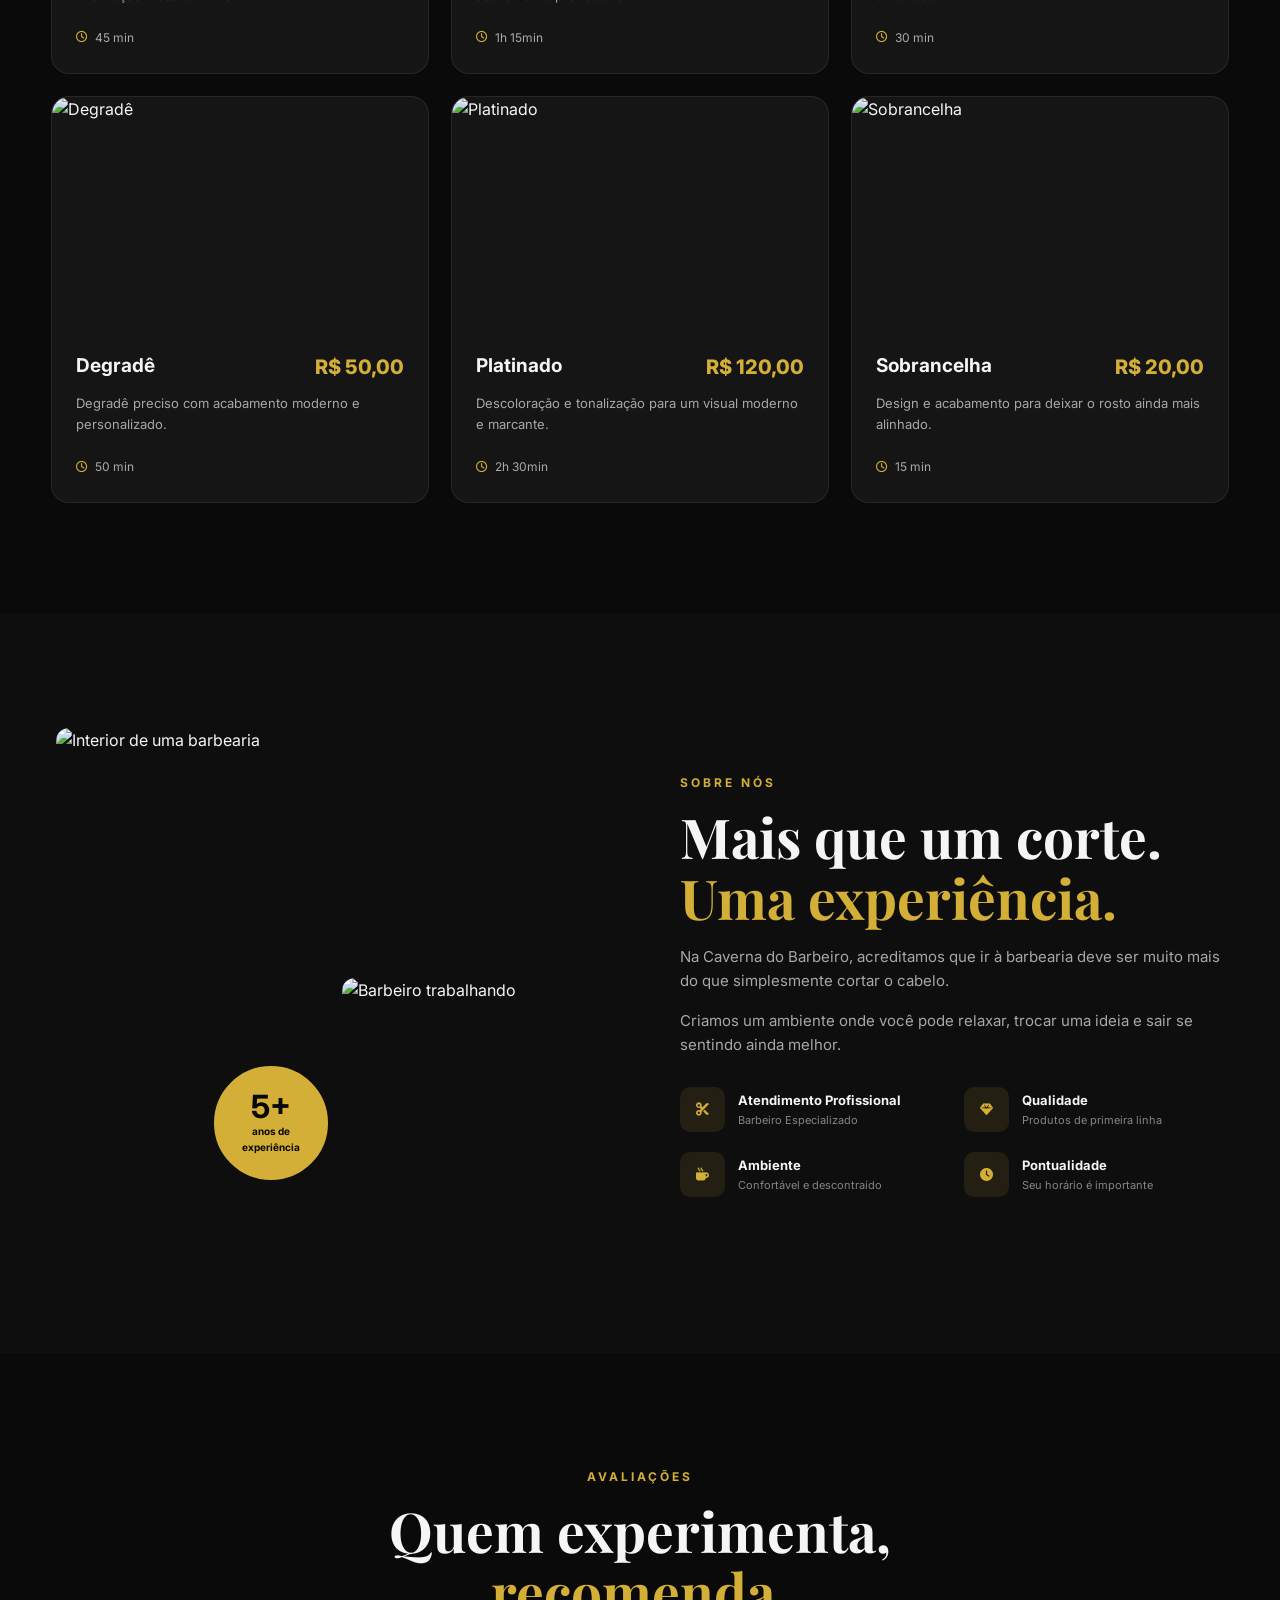
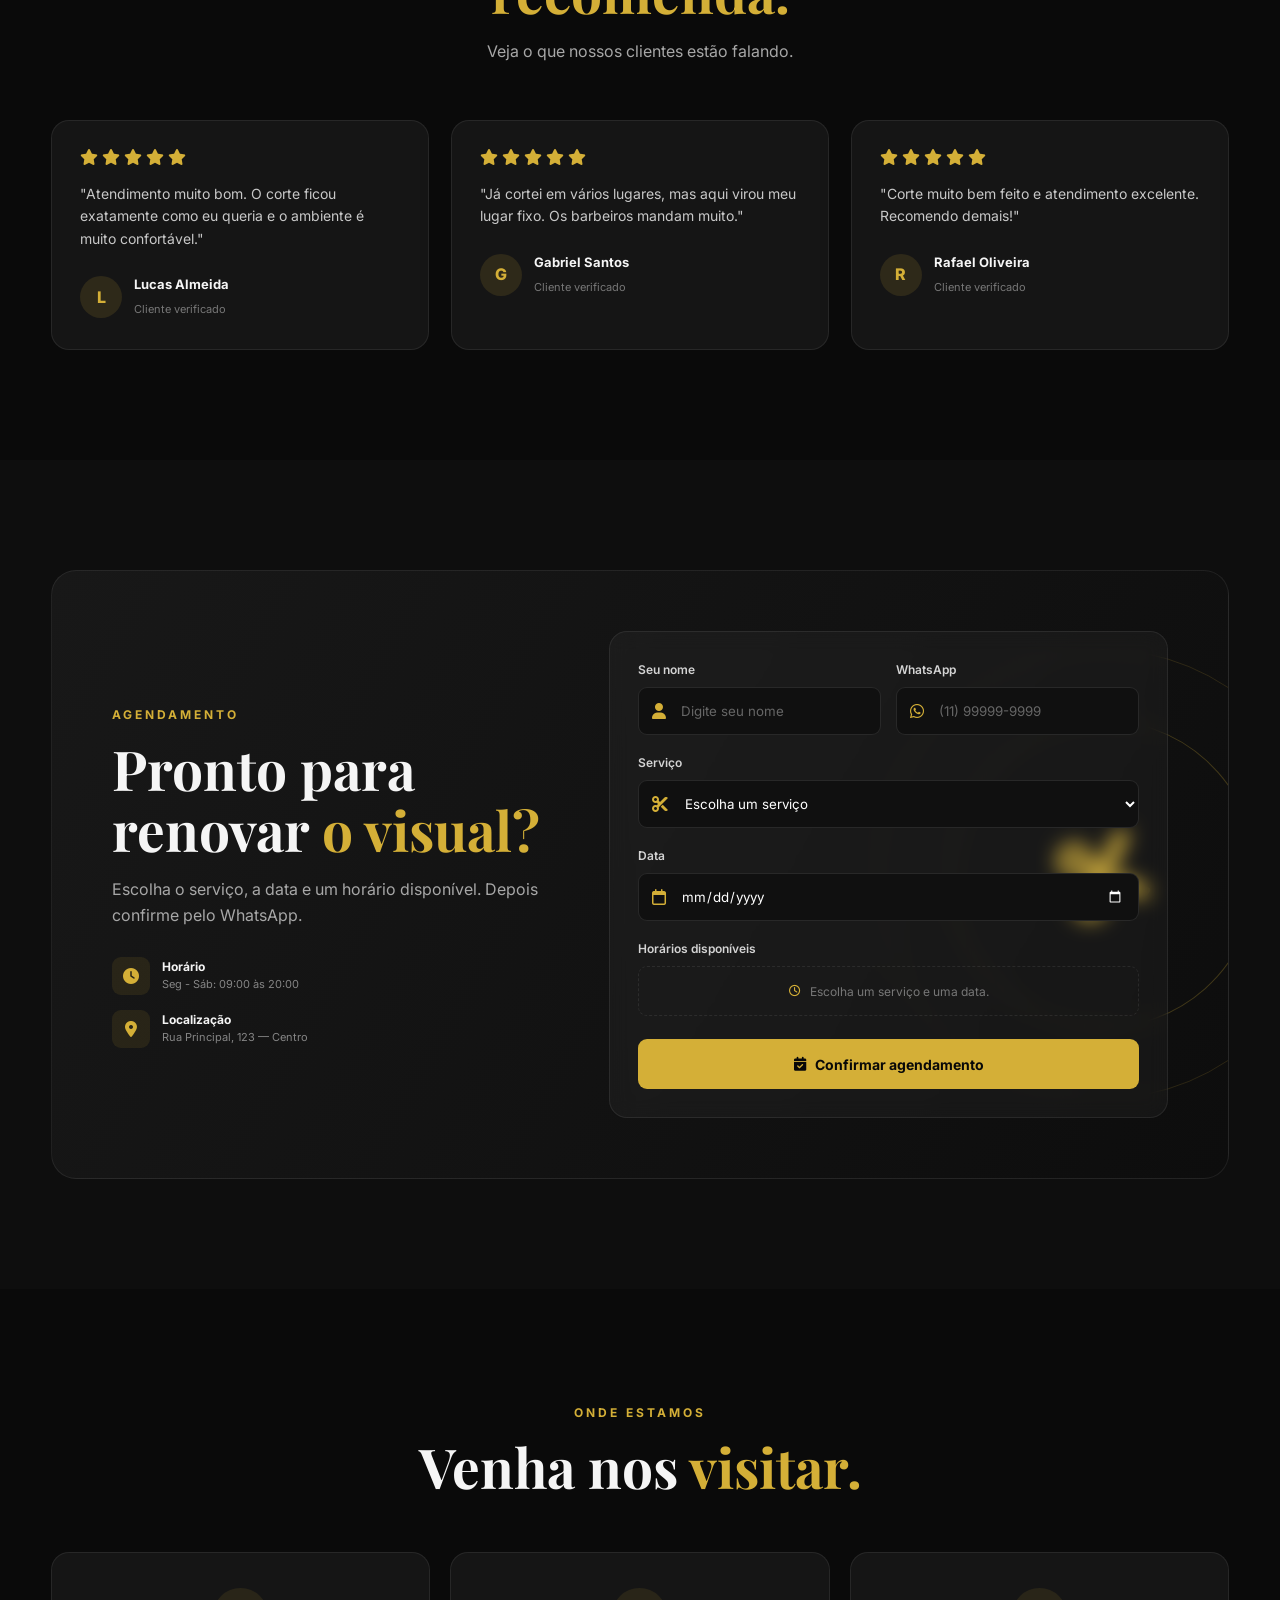
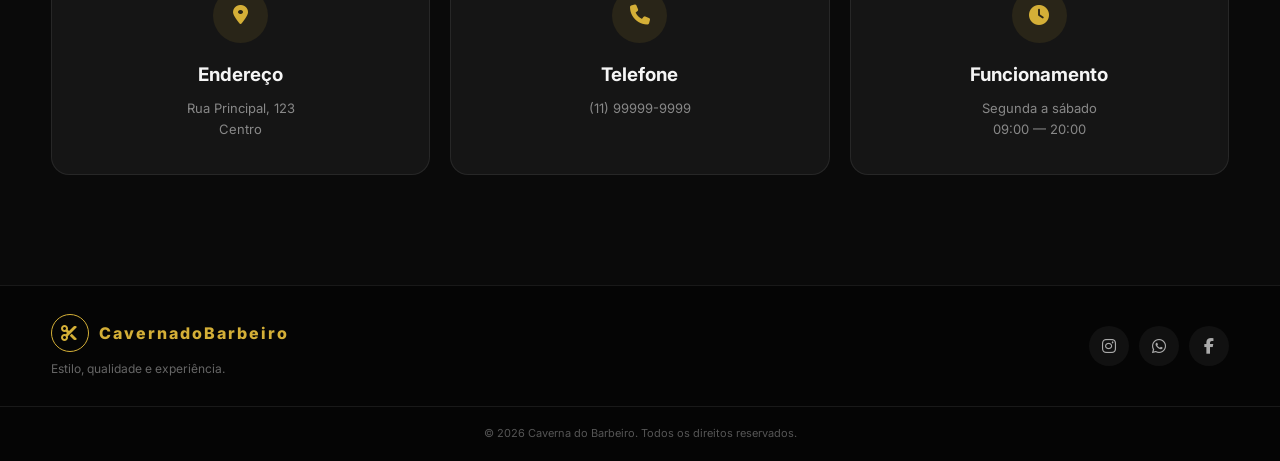
==== commit 2bd81067: "Fix formatting in index.html" ====
--- a/index.html
+++ b/index.html
@@ -35,7 +35,7 @@
         </span>
 
         <span>
-        Caverna<span>do<span>Barbeiro</span>
+        <span>Caverna<span>do<span>Barbeiro</span>
         </span>
       </a>
 
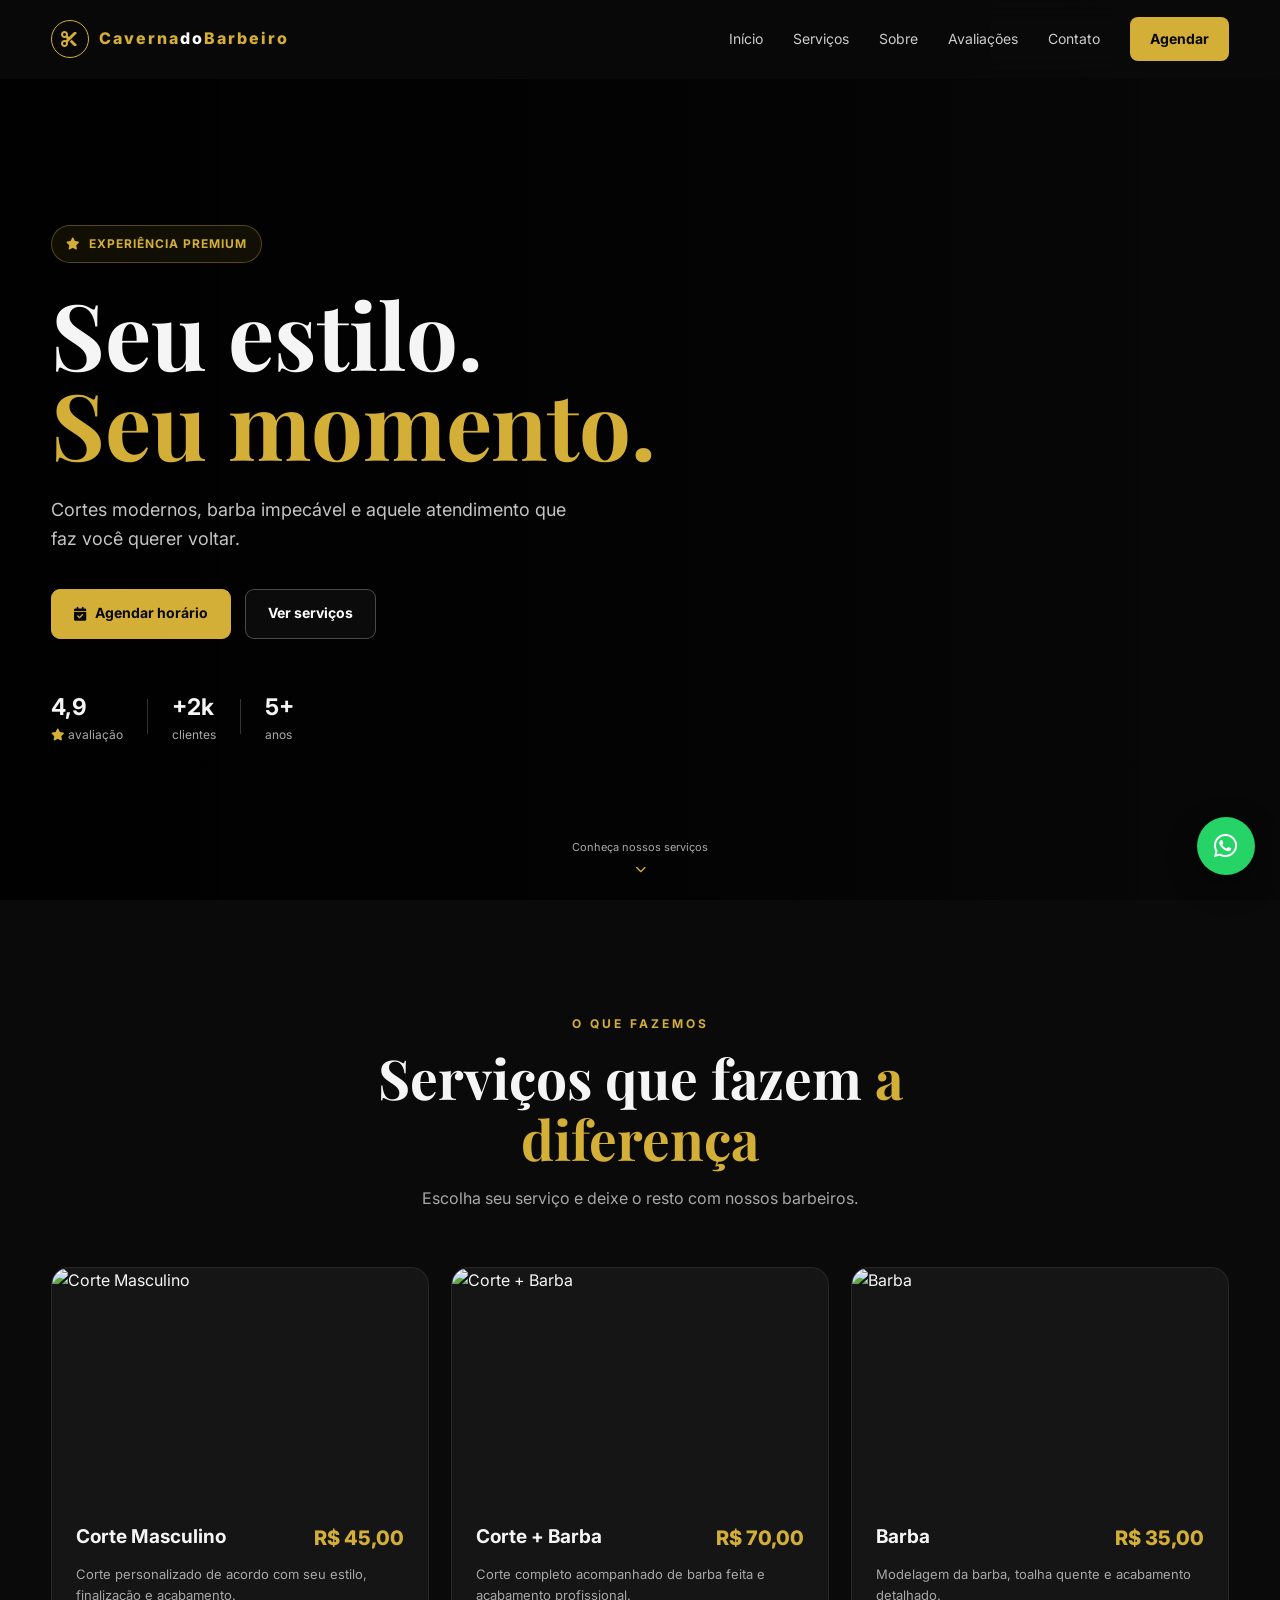
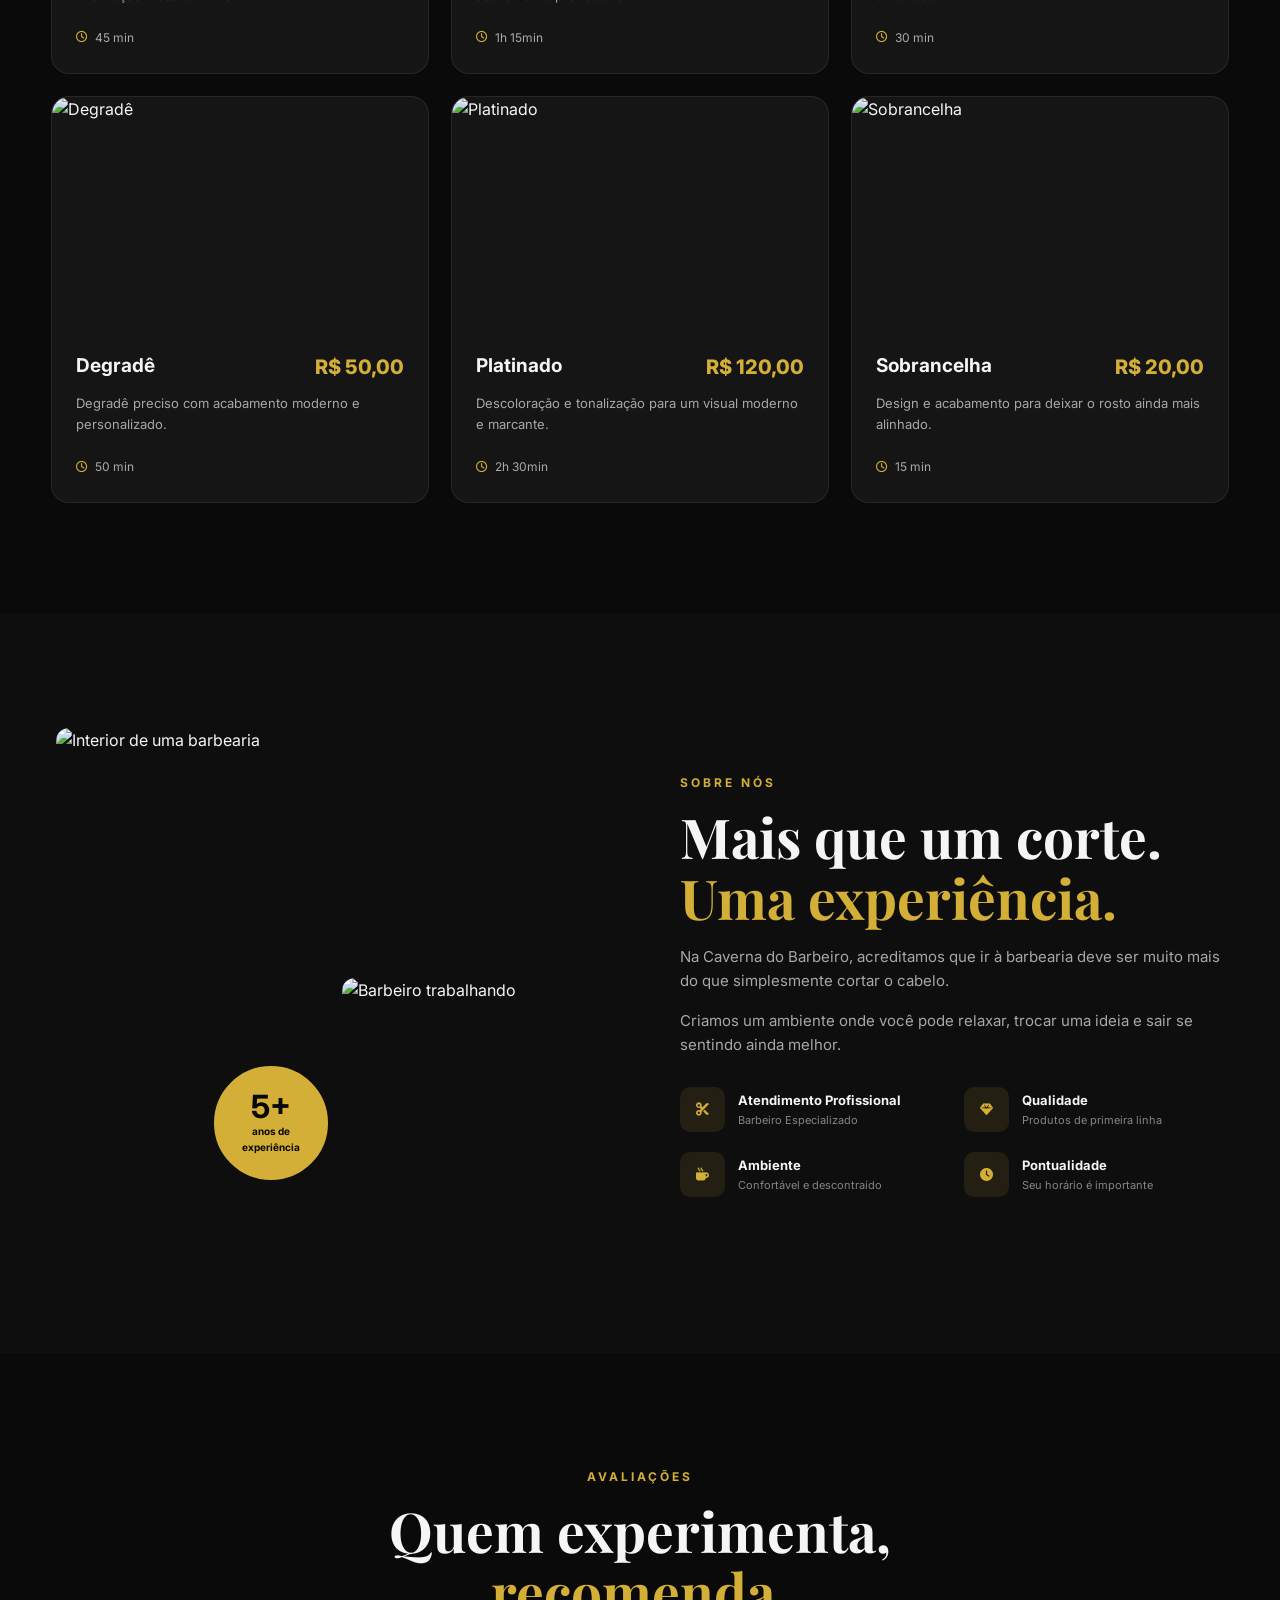
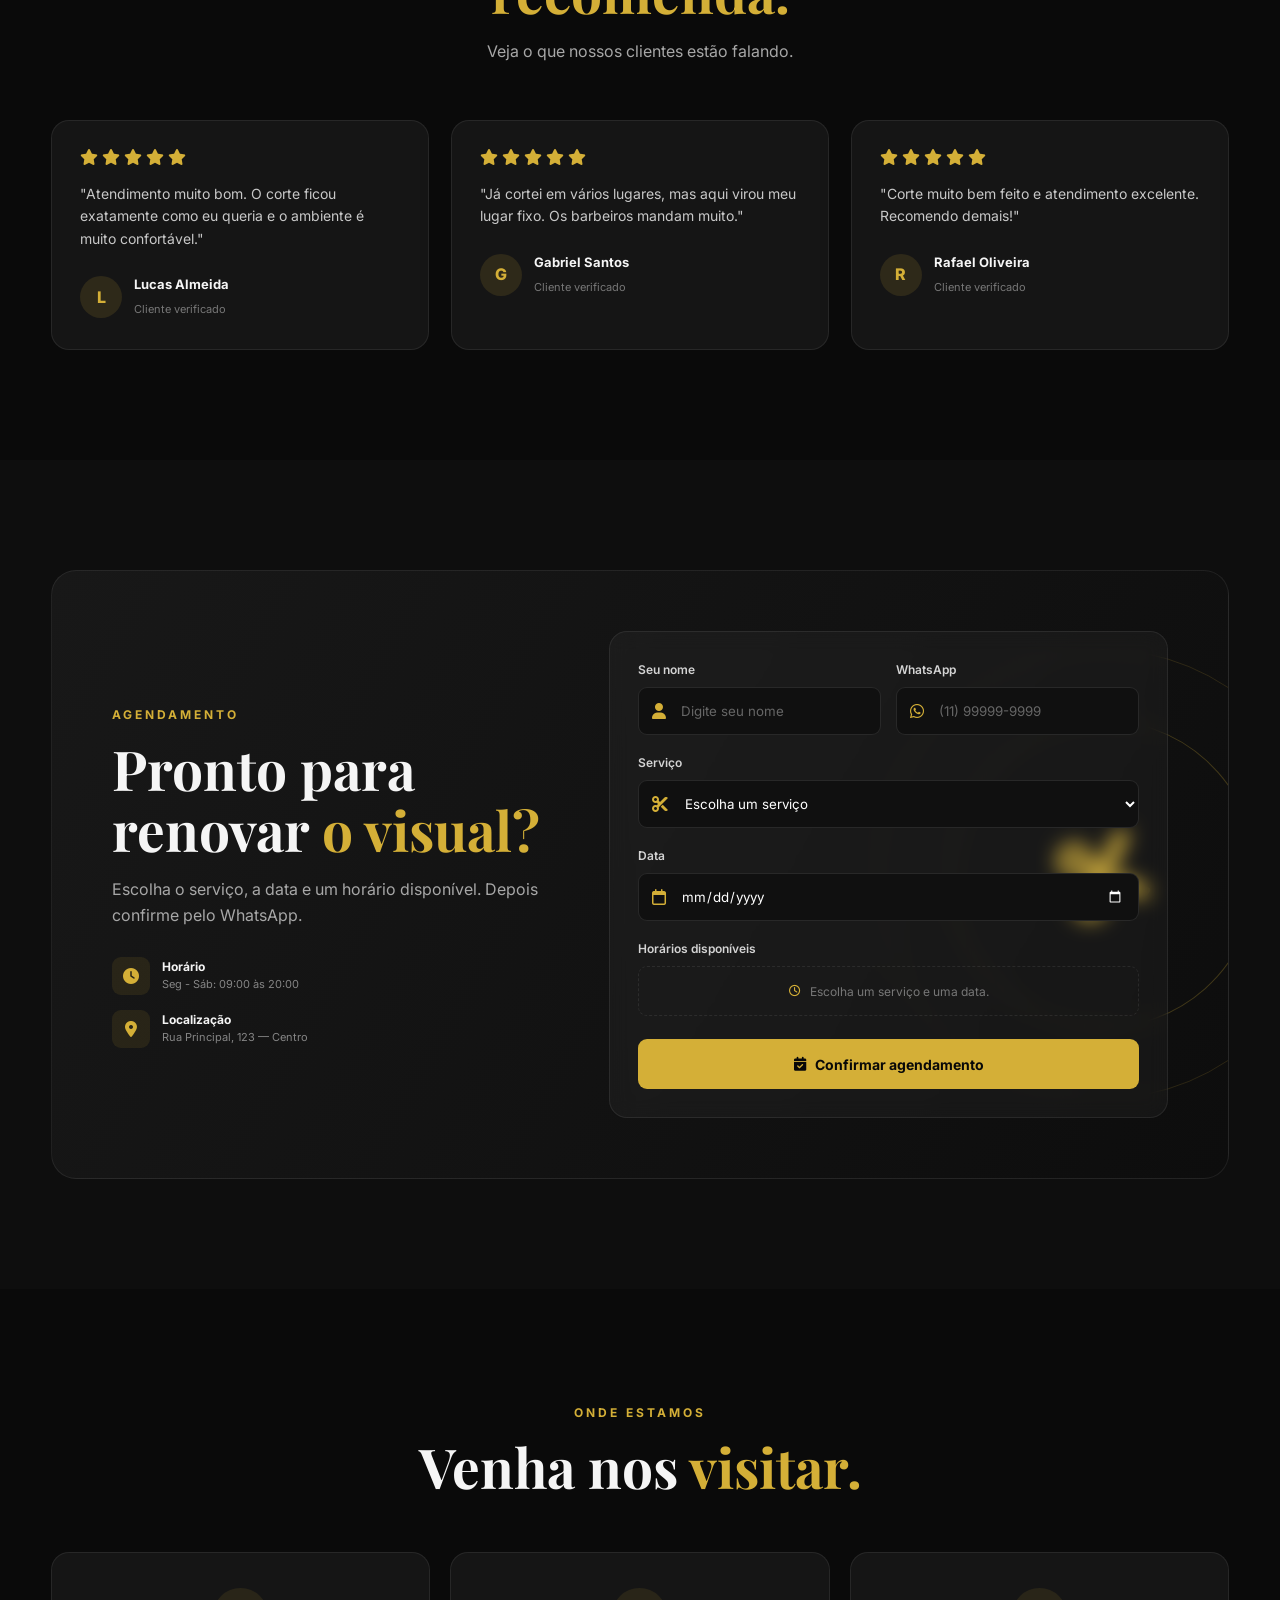
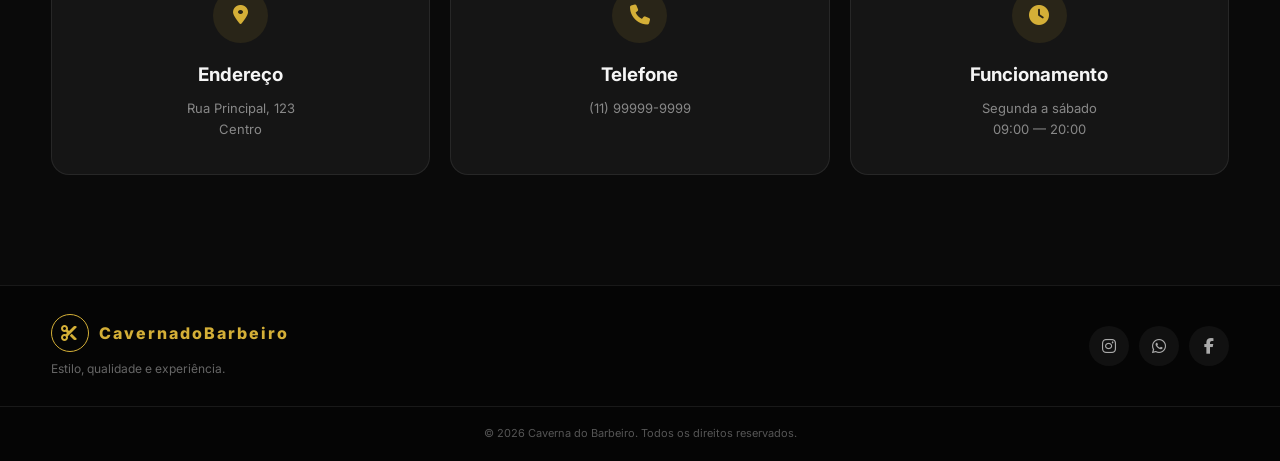
==== commit dfb37a0e: "Update index.html" ====
--- a/index.html
+++ b/index.html
@@ -35,7 +35,7 @@
         </span>
 
         <span>
-        <span>Caverna<span>do<span>Barbeiro</span>
+        <span>Caverna</span>do<span>Barbeiro</span>
         </span>
       </a>
 
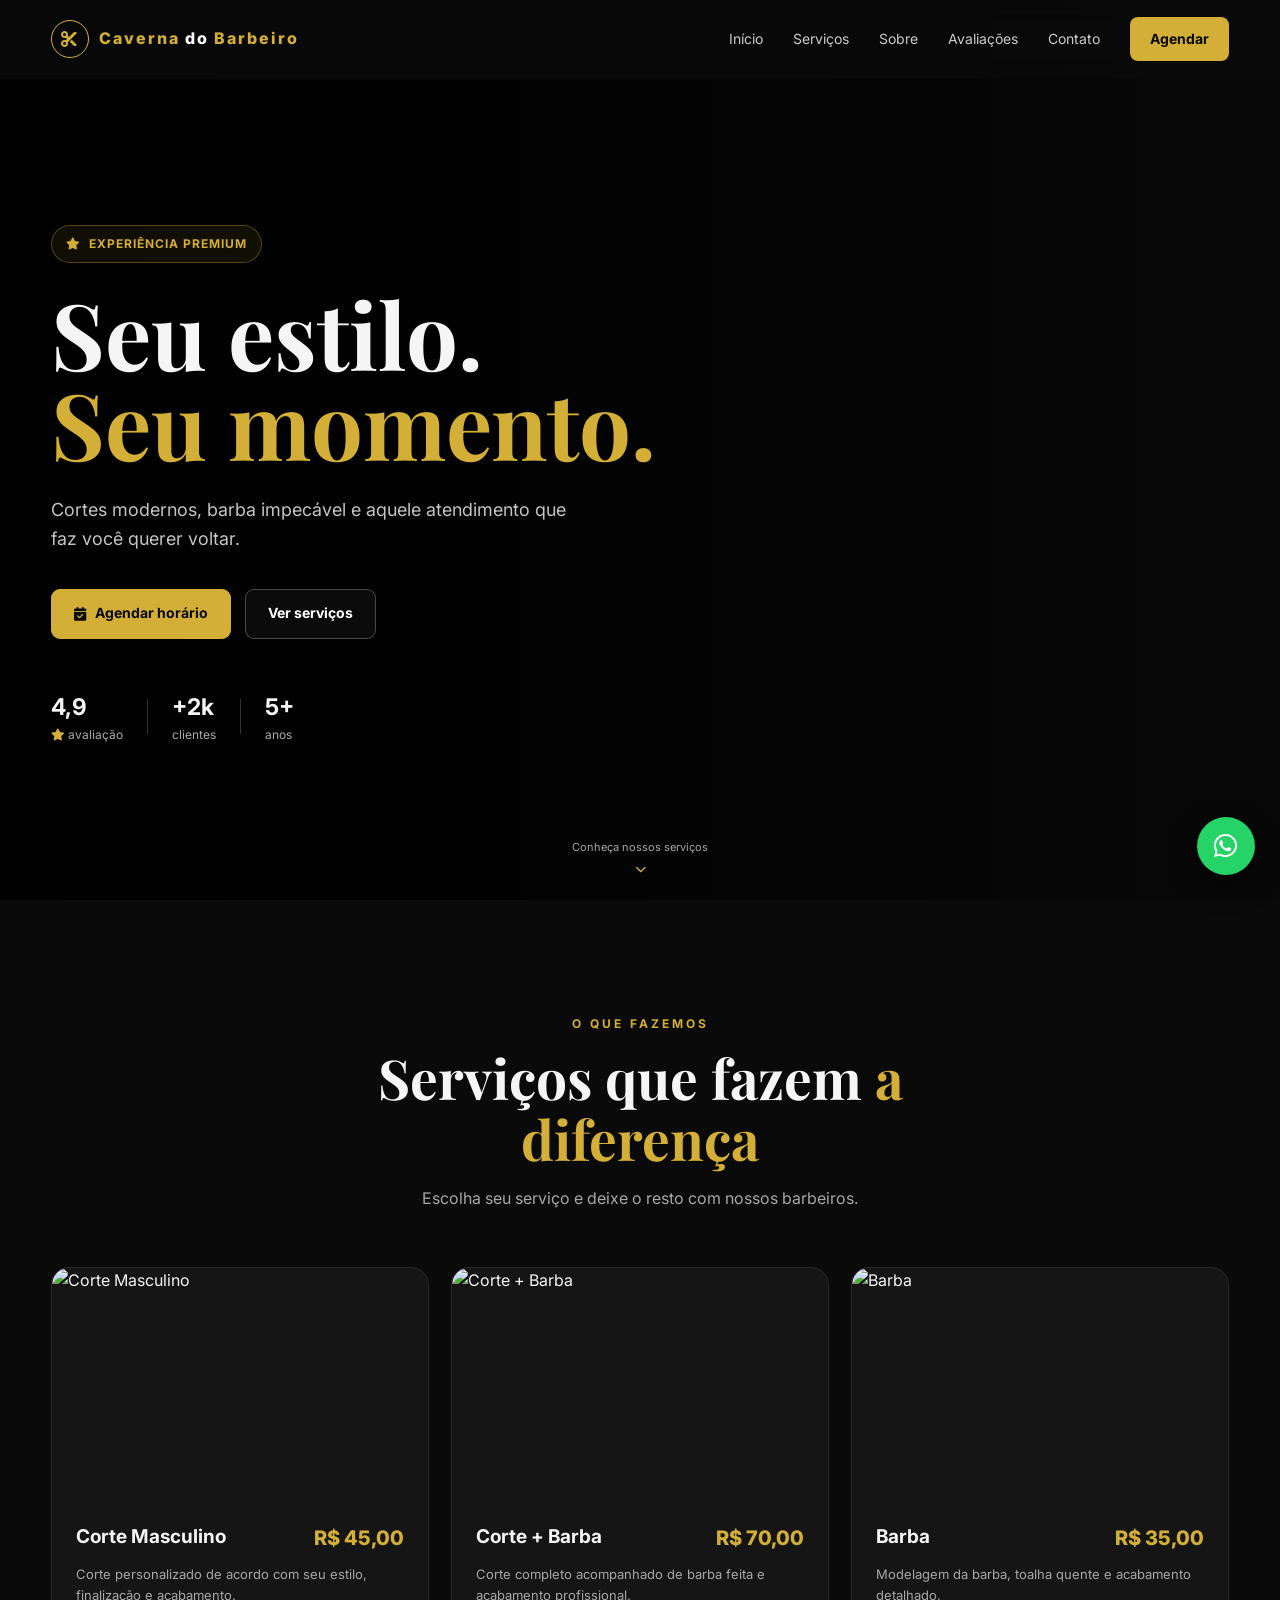
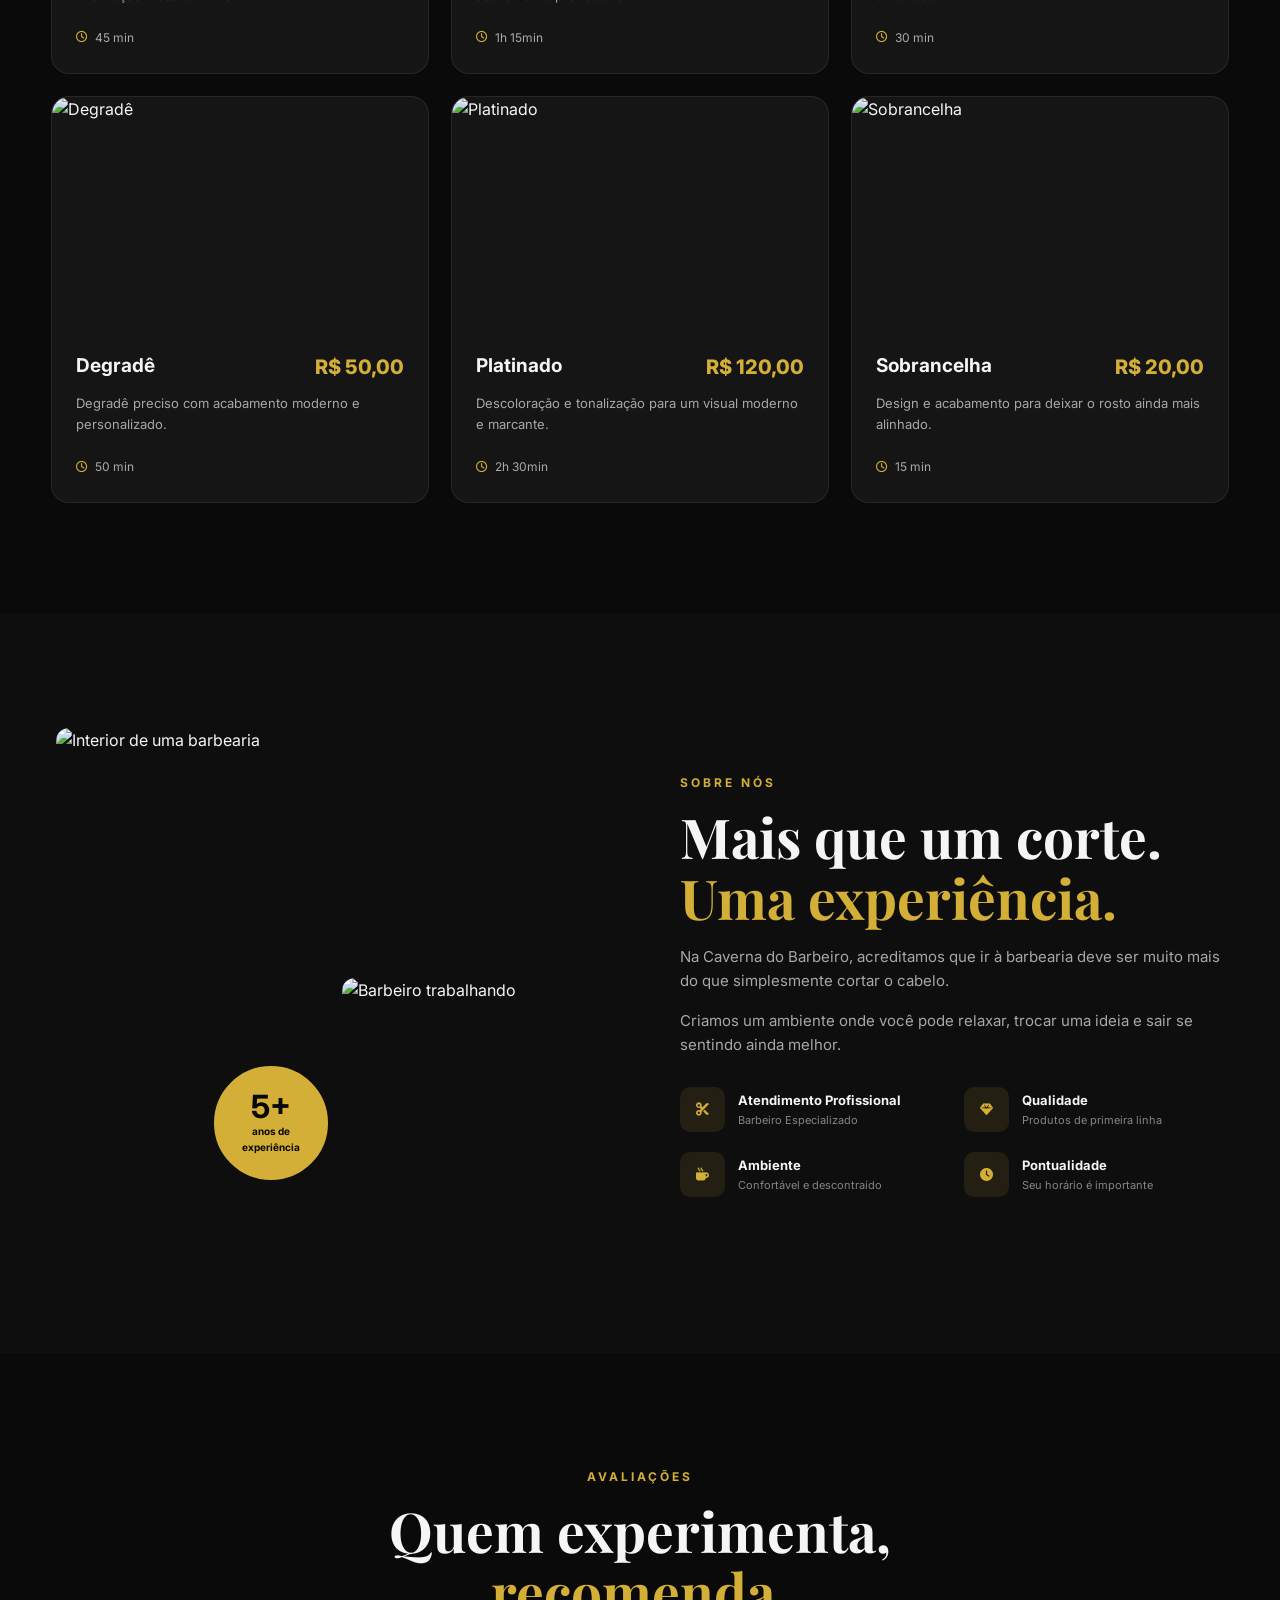
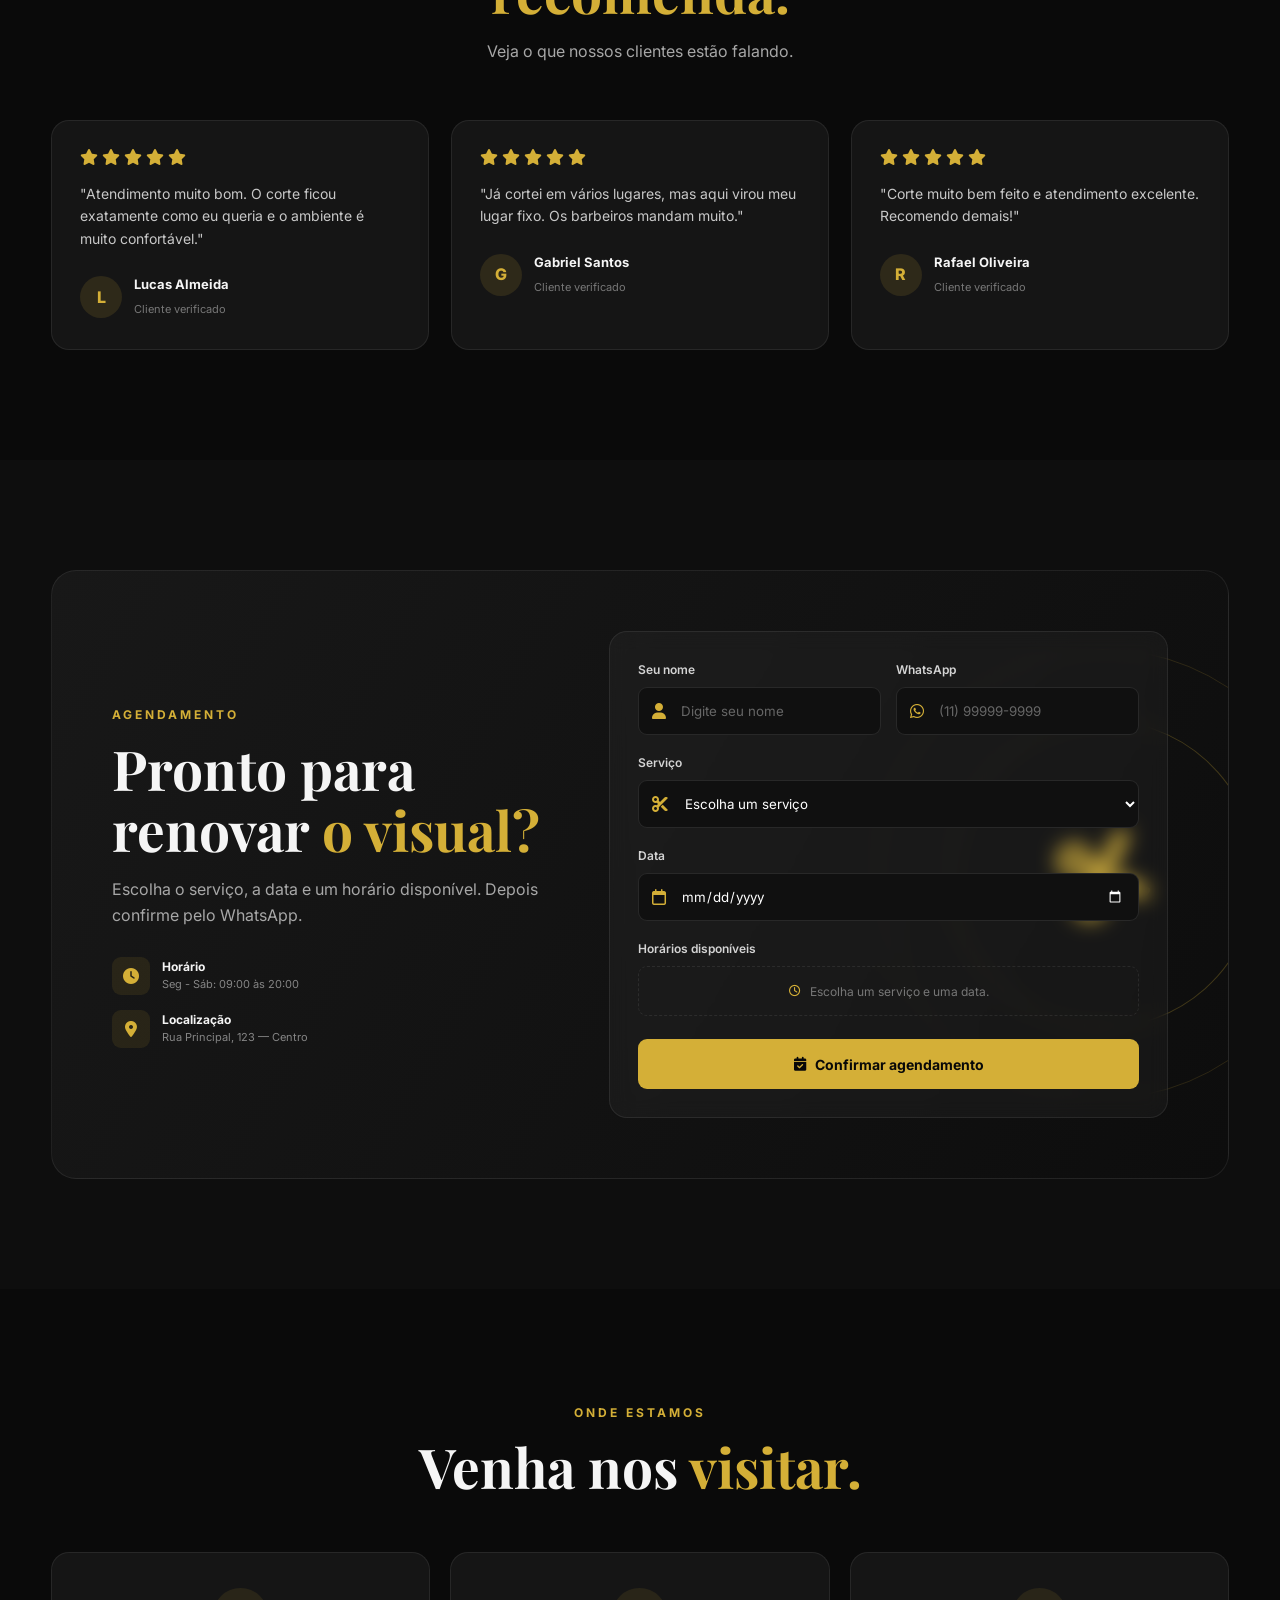
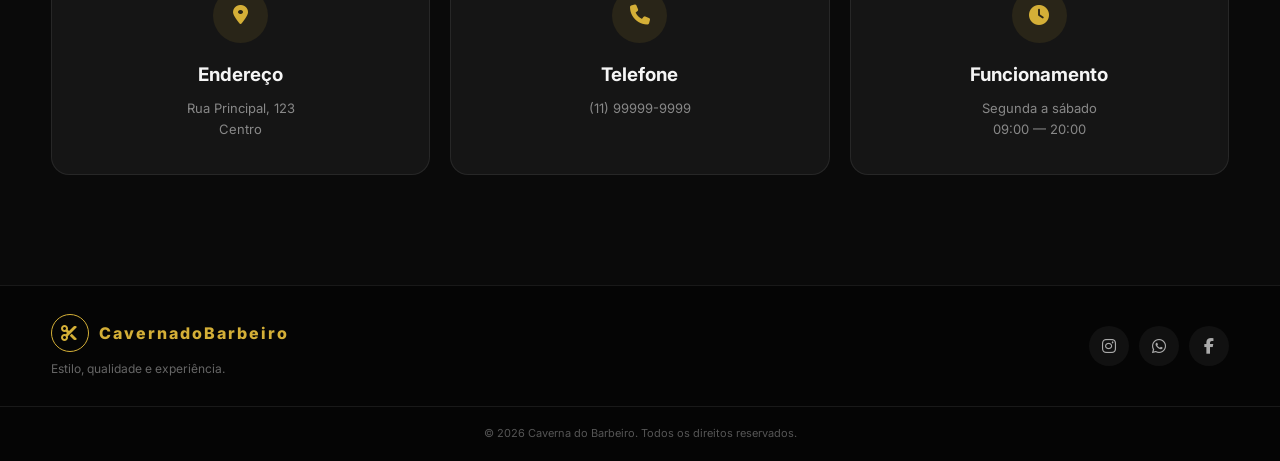
==== commit 6b7c80fc: "Update index.html" ====
--- a/index.html
+++ b/index.html
@@ -35,7 +35,7 @@
         </span>
 
         <span>
-        <span>Caverna</span>do<span>Barbeiro</span>
+        <span>Caverna</span> do<span> Barbeiro</span>
         </span>
       </a>
 
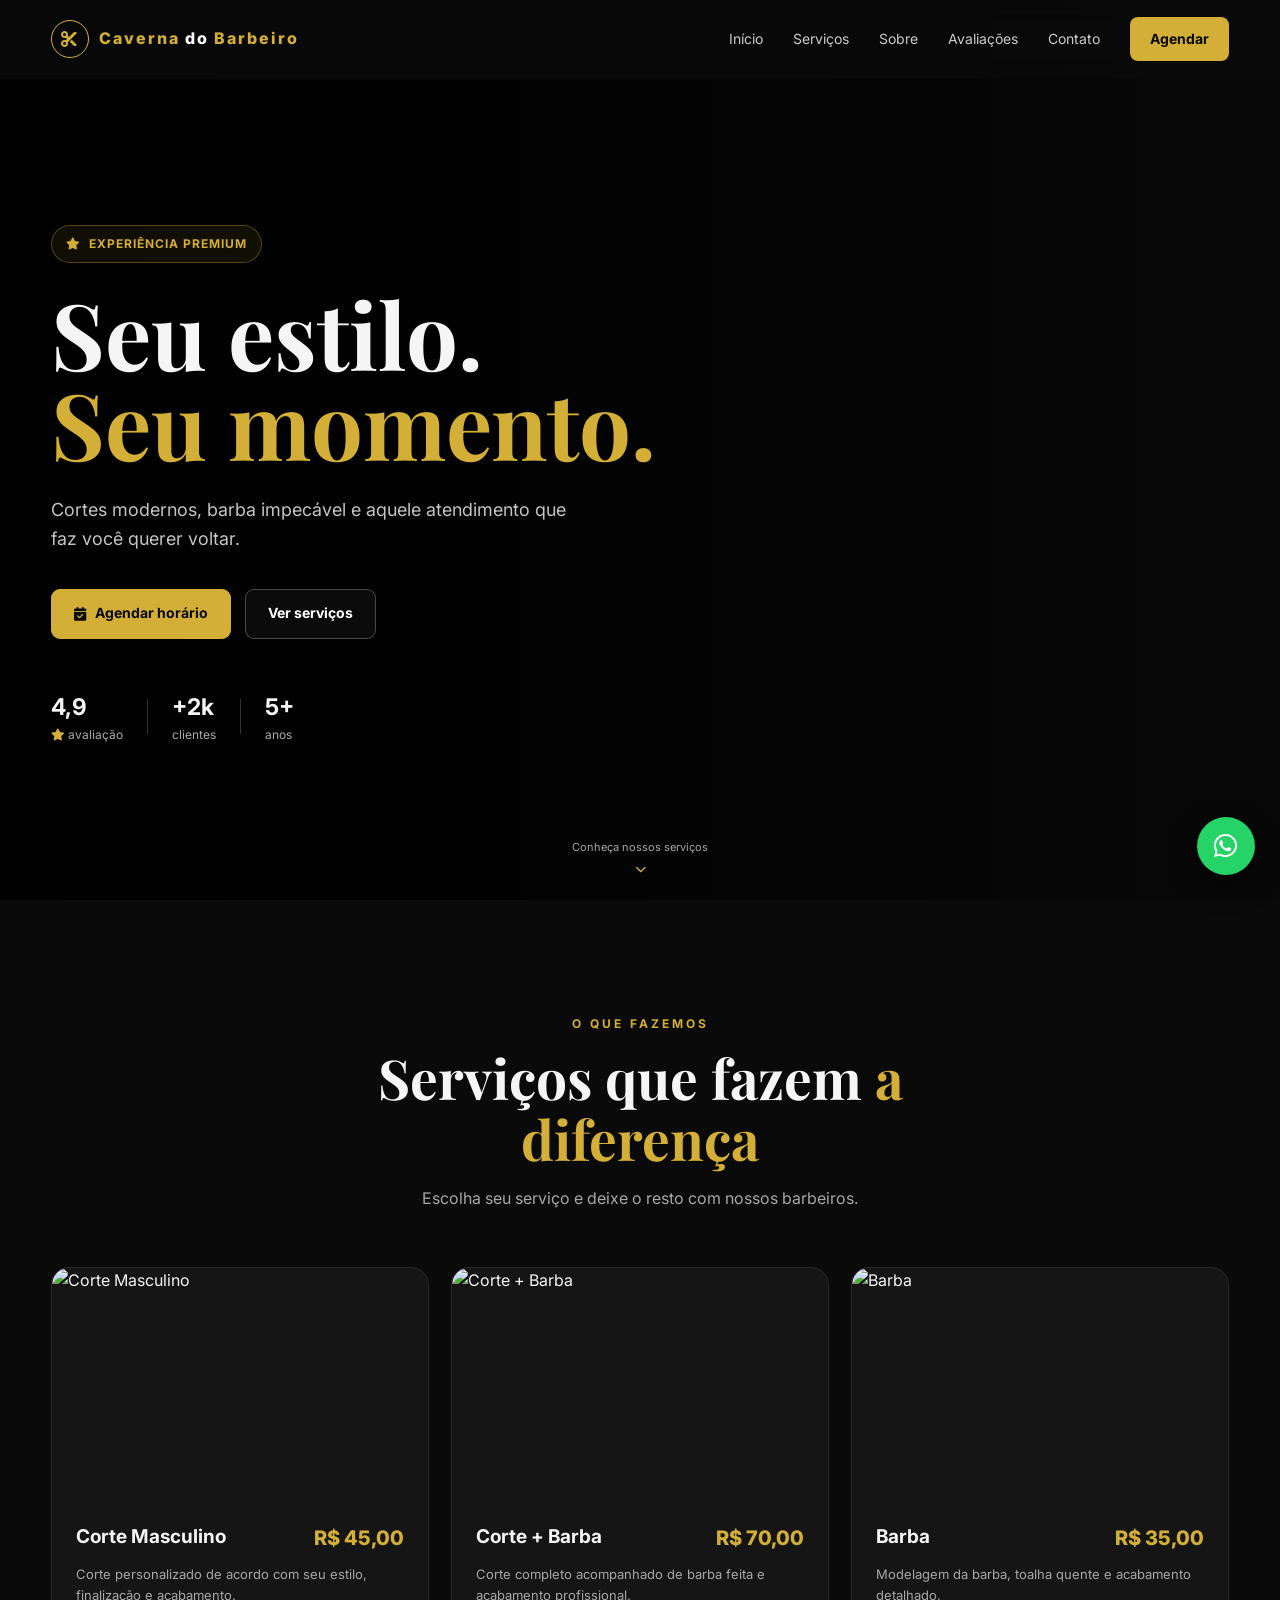
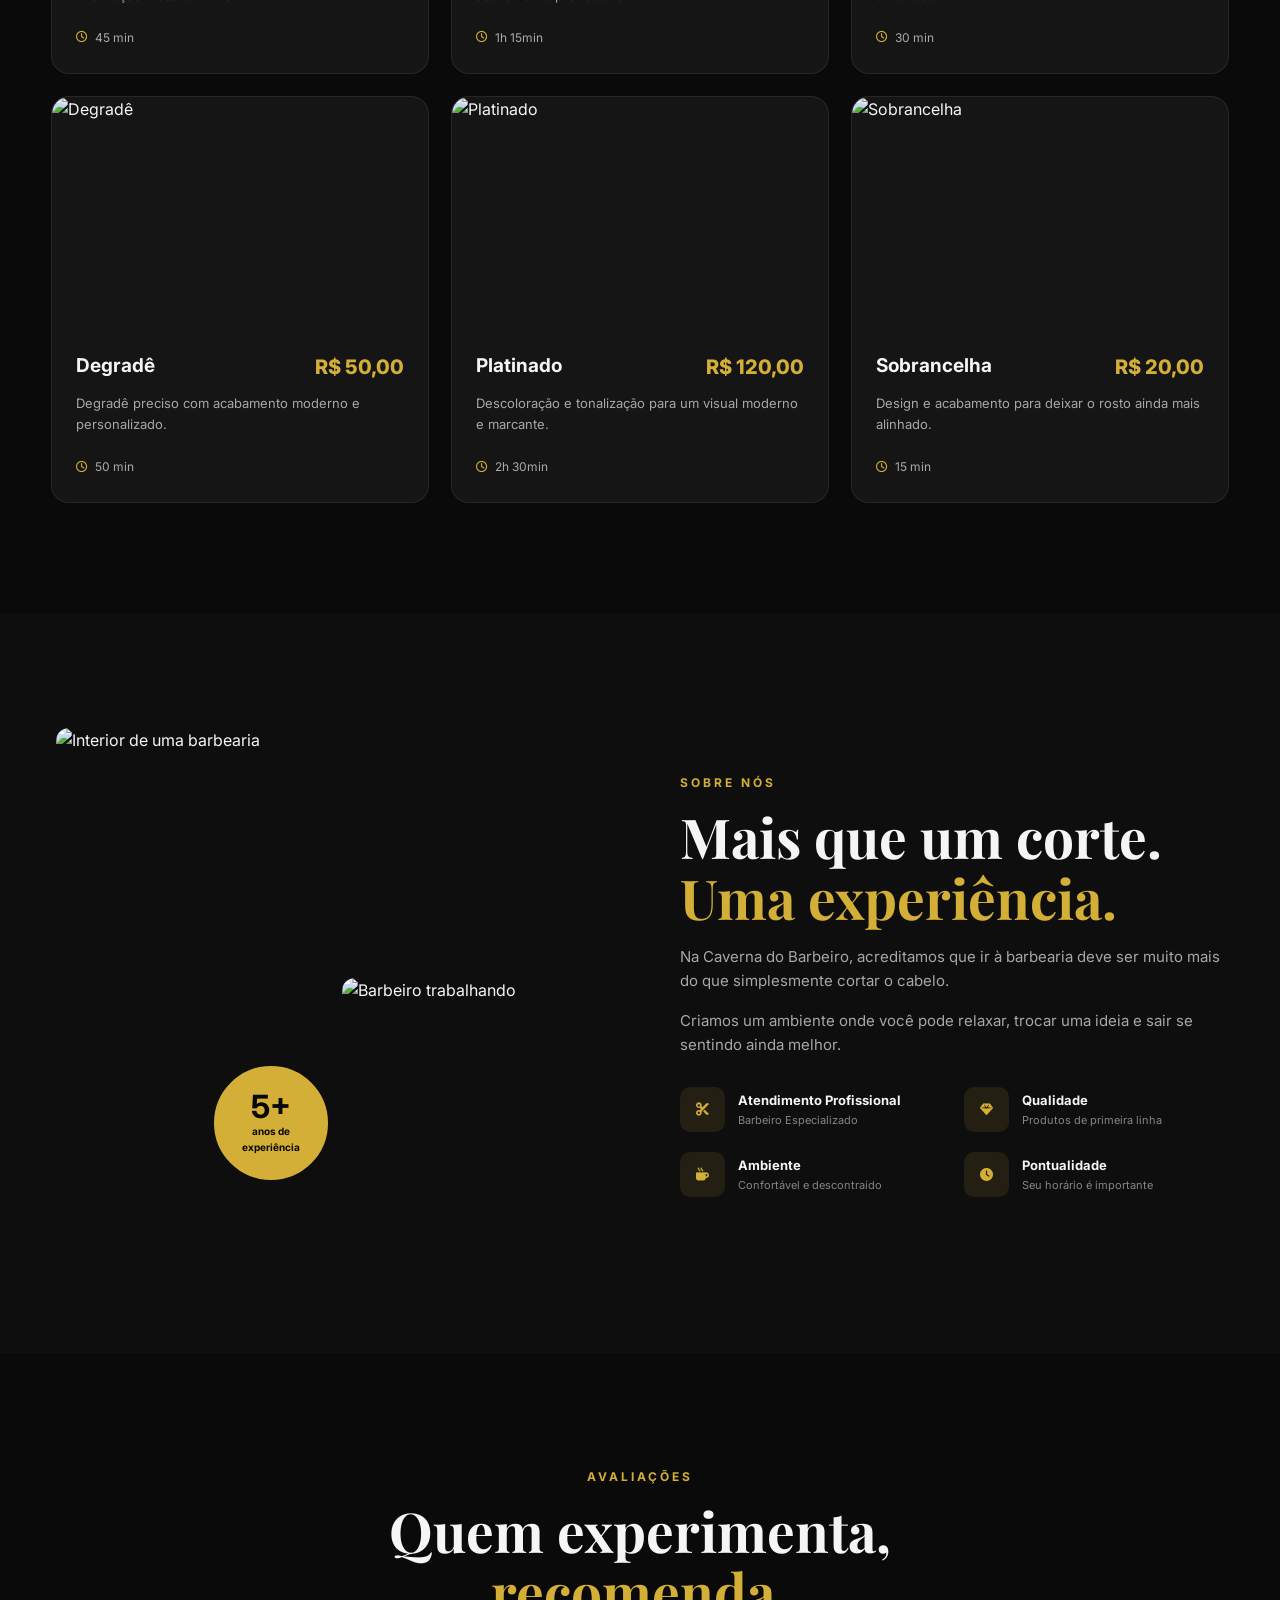
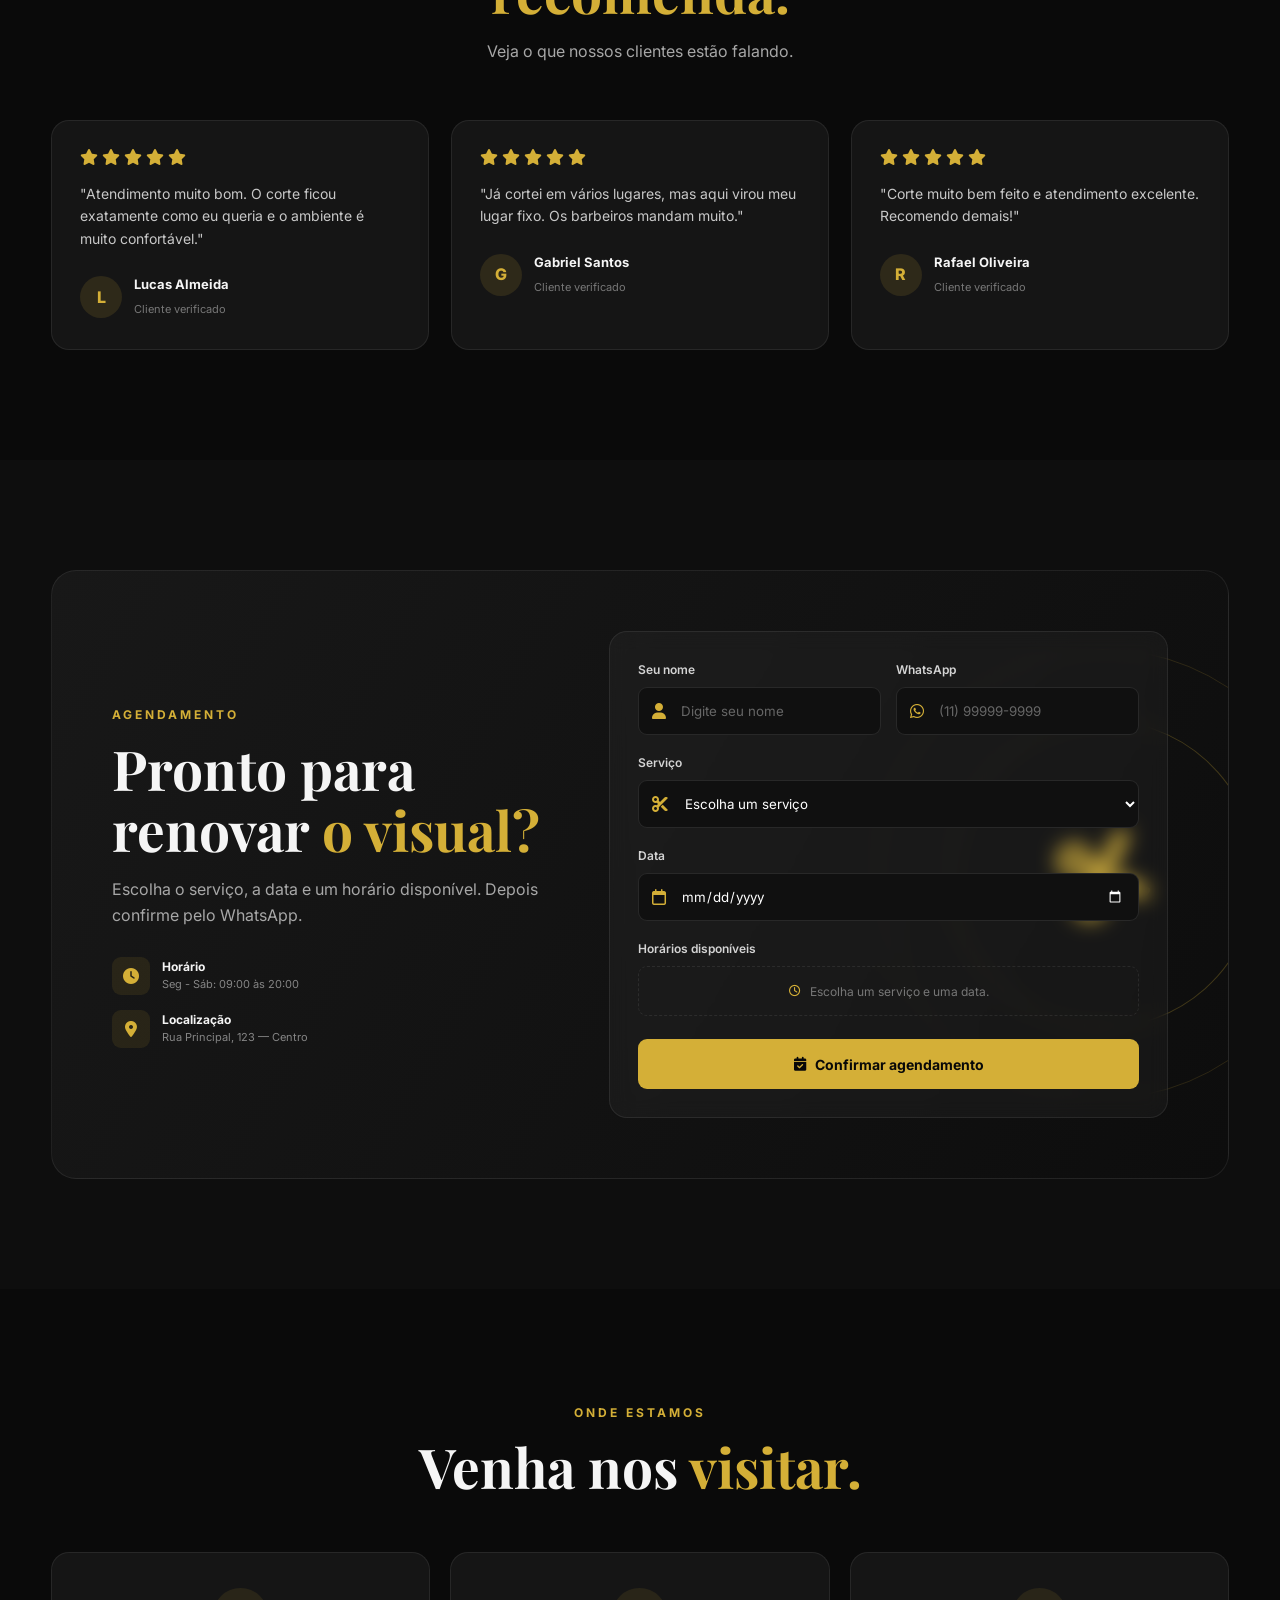
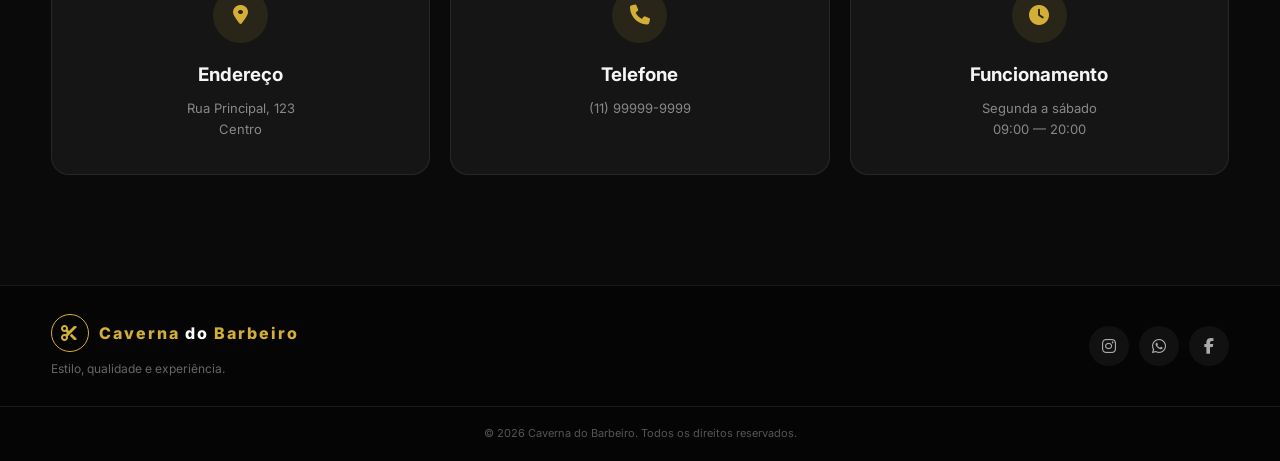
==== commit 40e1b353: "Update index.html" ====
--- a/index.html
+++ b/index.html
@@ -605,7 +605,7 @@
           </span>
 
           <span>
-            <span>Caverna<span>do<span>Barbeiro</span>
+            <span>Caverna</span> do<span> Barbeiro</span>
           </span>
 
         </a>
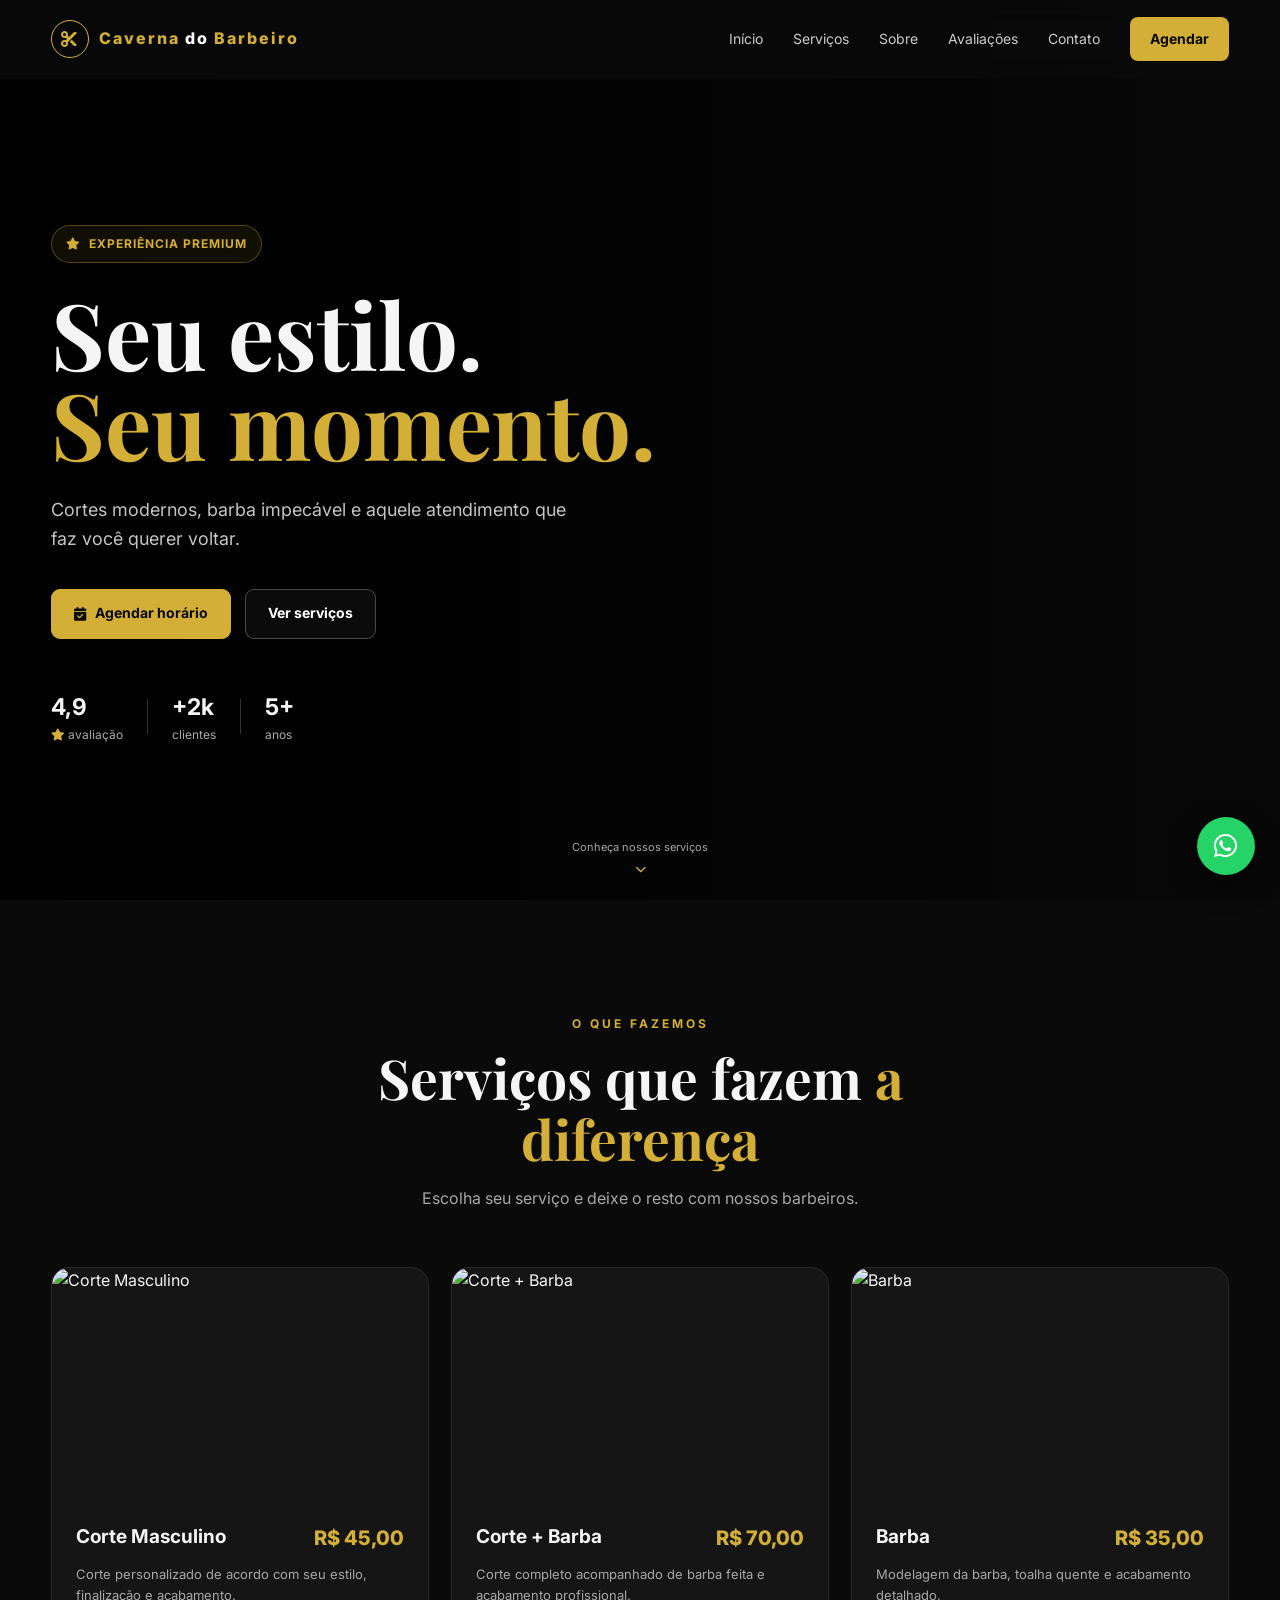
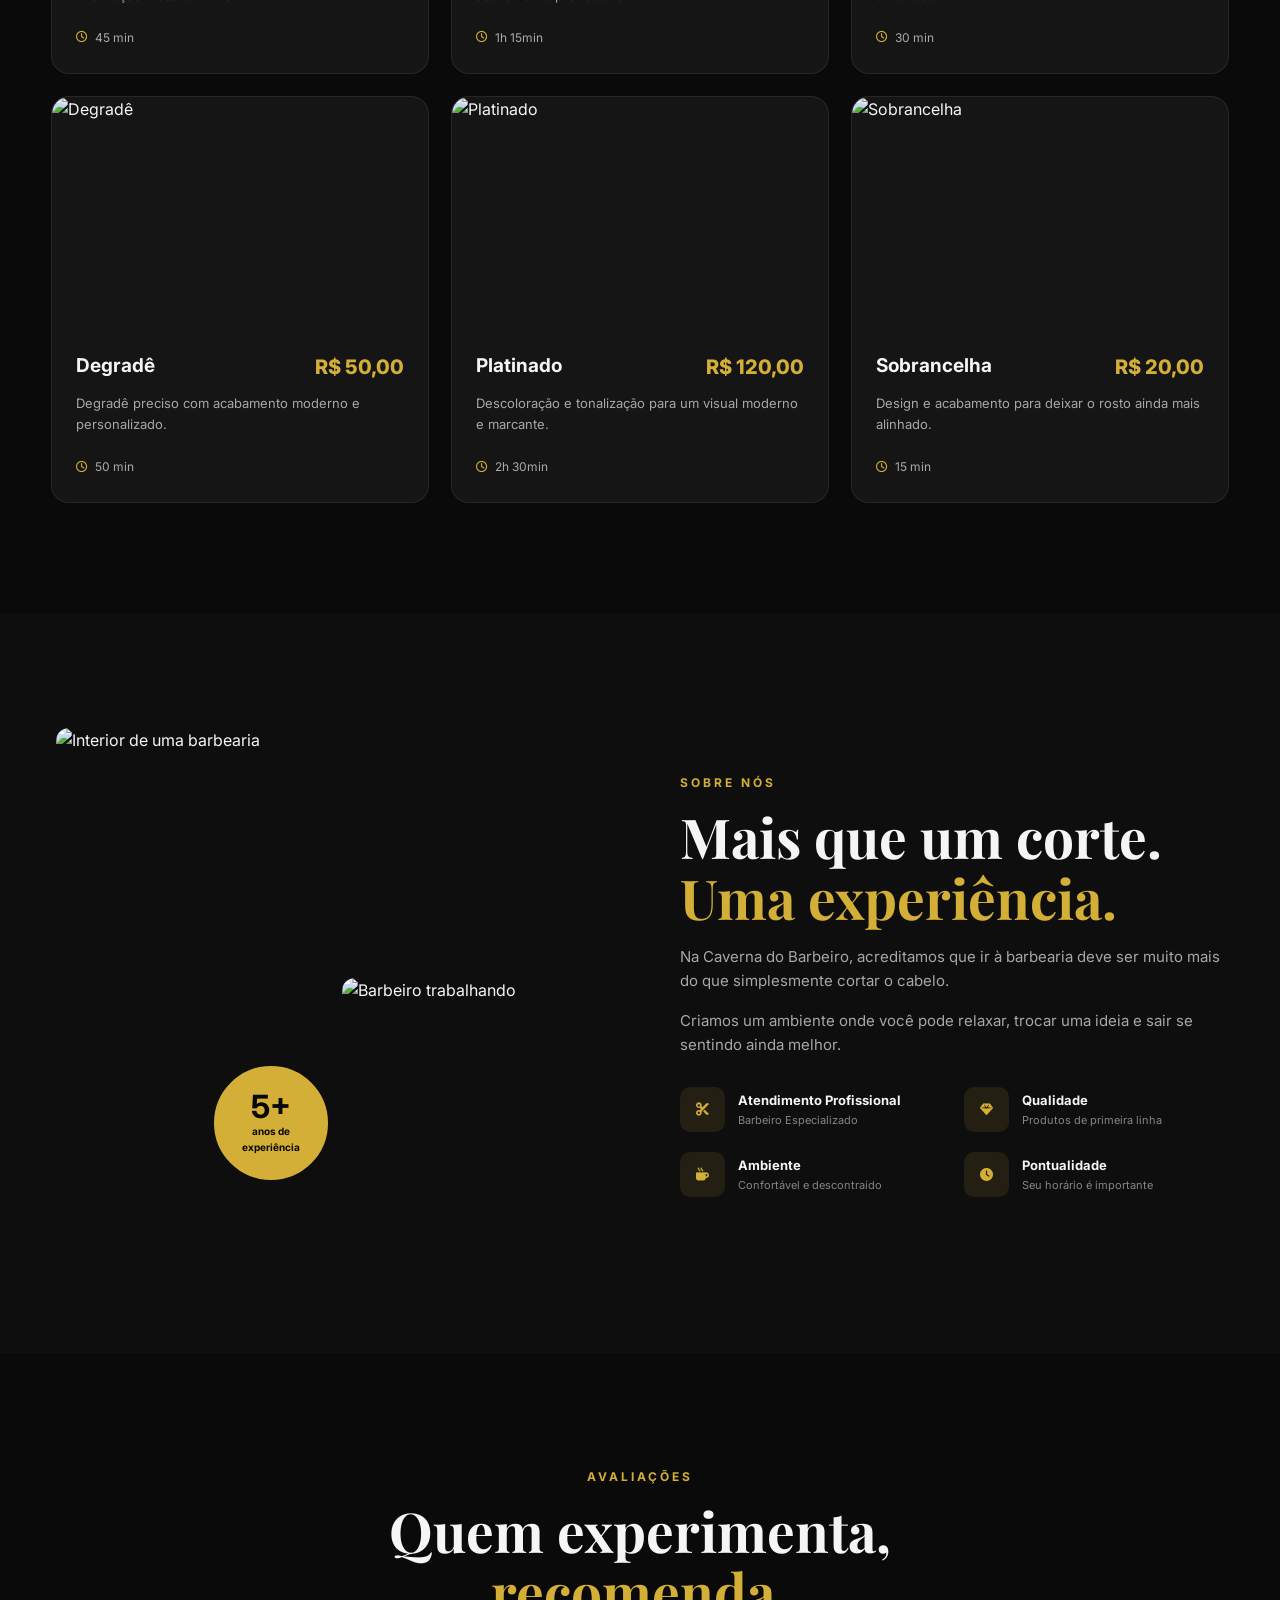
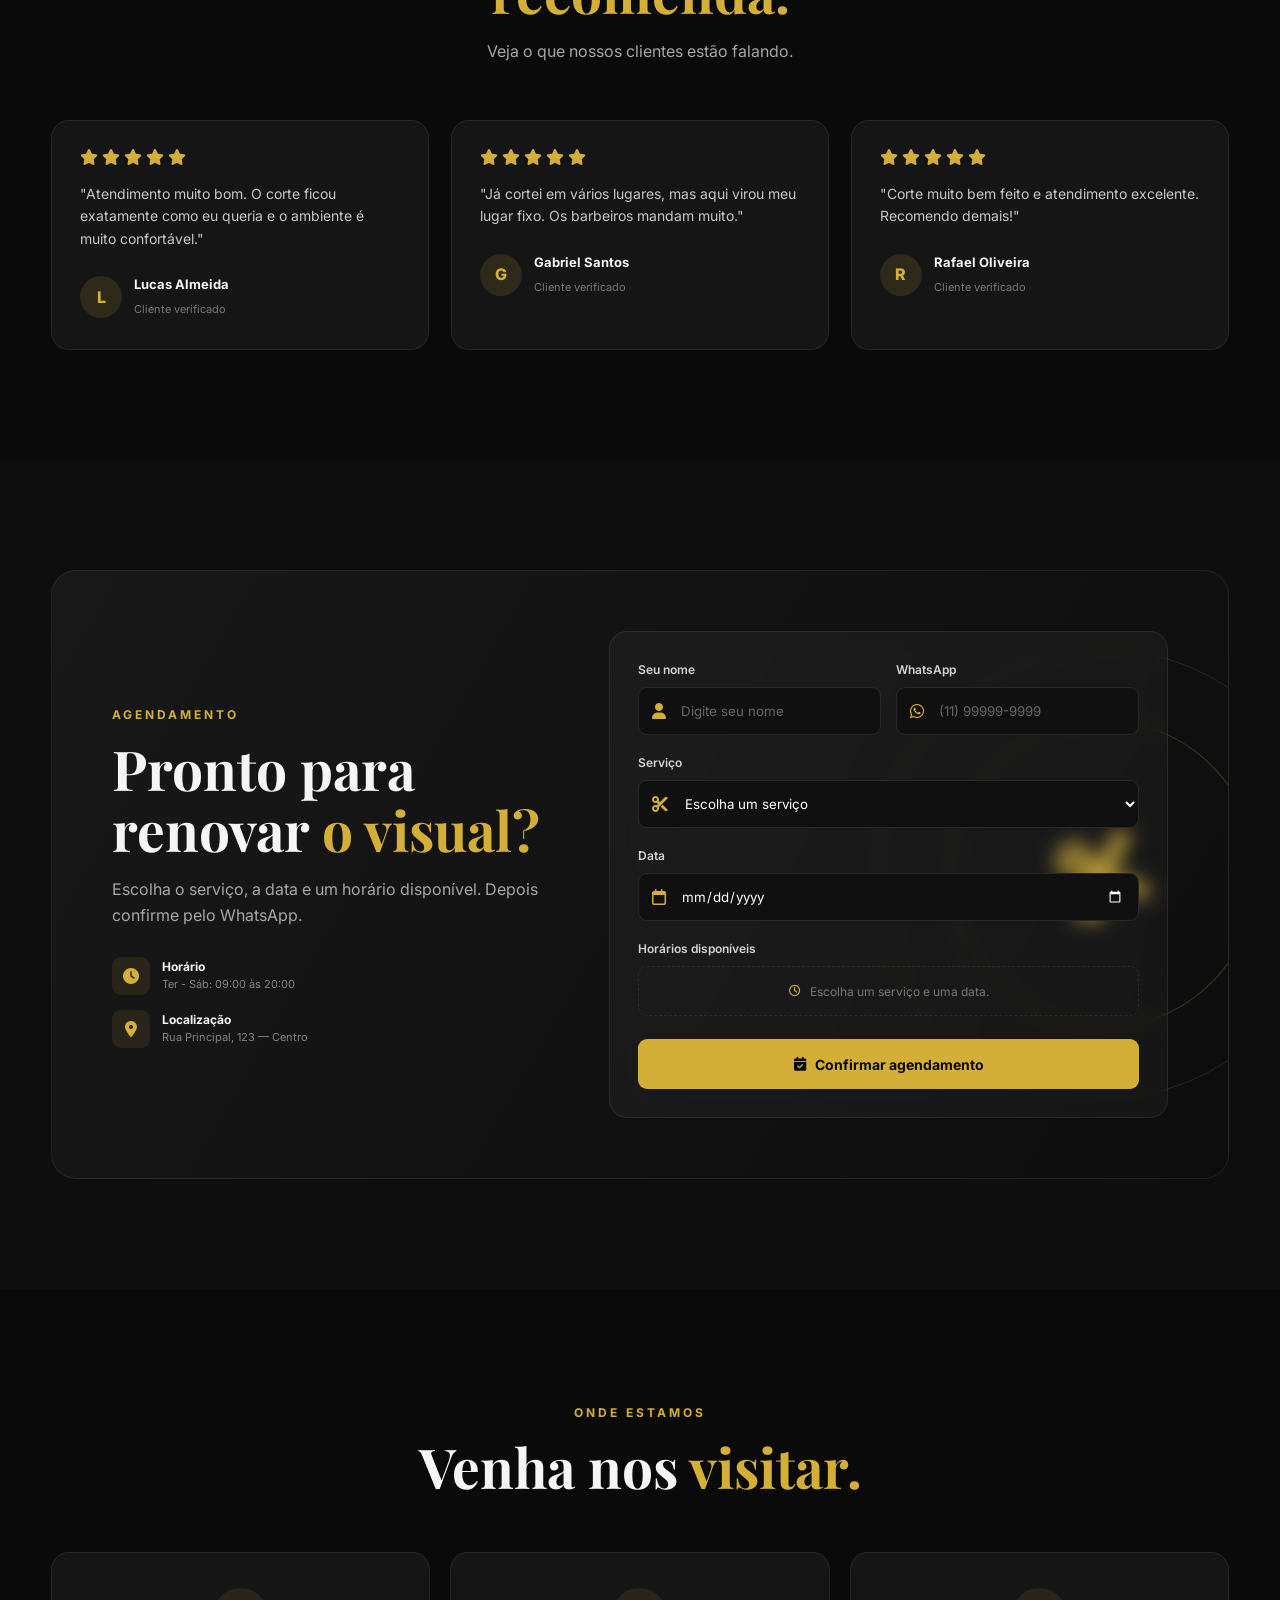
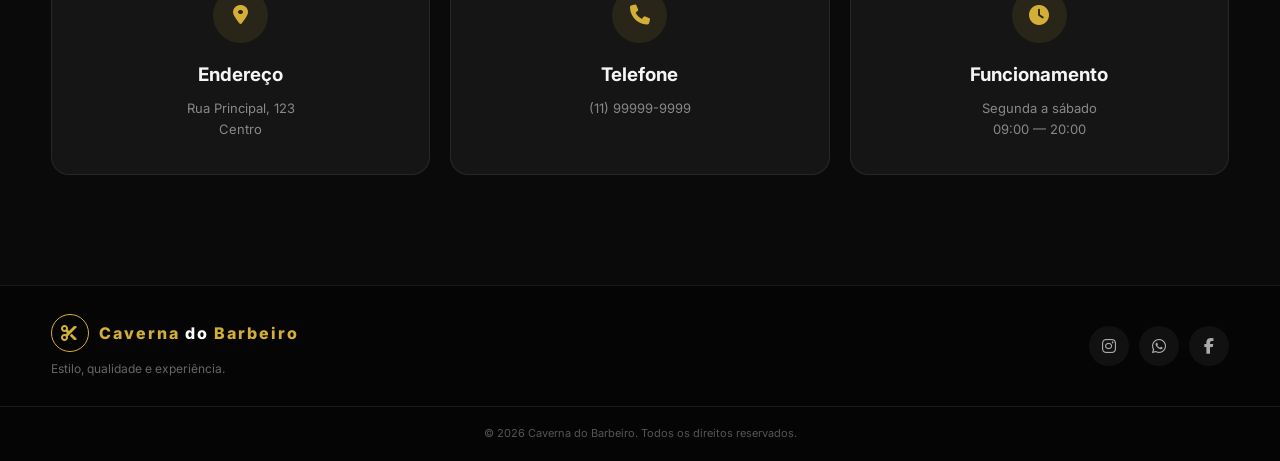
==== commit 151bbab8: "Update operating hours from 'Seg' to 'Ter'" ====
--- a/index.html
+++ b/index.html
@@ -350,7 +350,7 @@
                   <strong>Horário</strong>
 
                   <span>
-                    Seg - Sáb: 09:00 às 20:00
+                    Ter - Sáb: 09:00 às 20:00
                   </span>
                 </div>
 
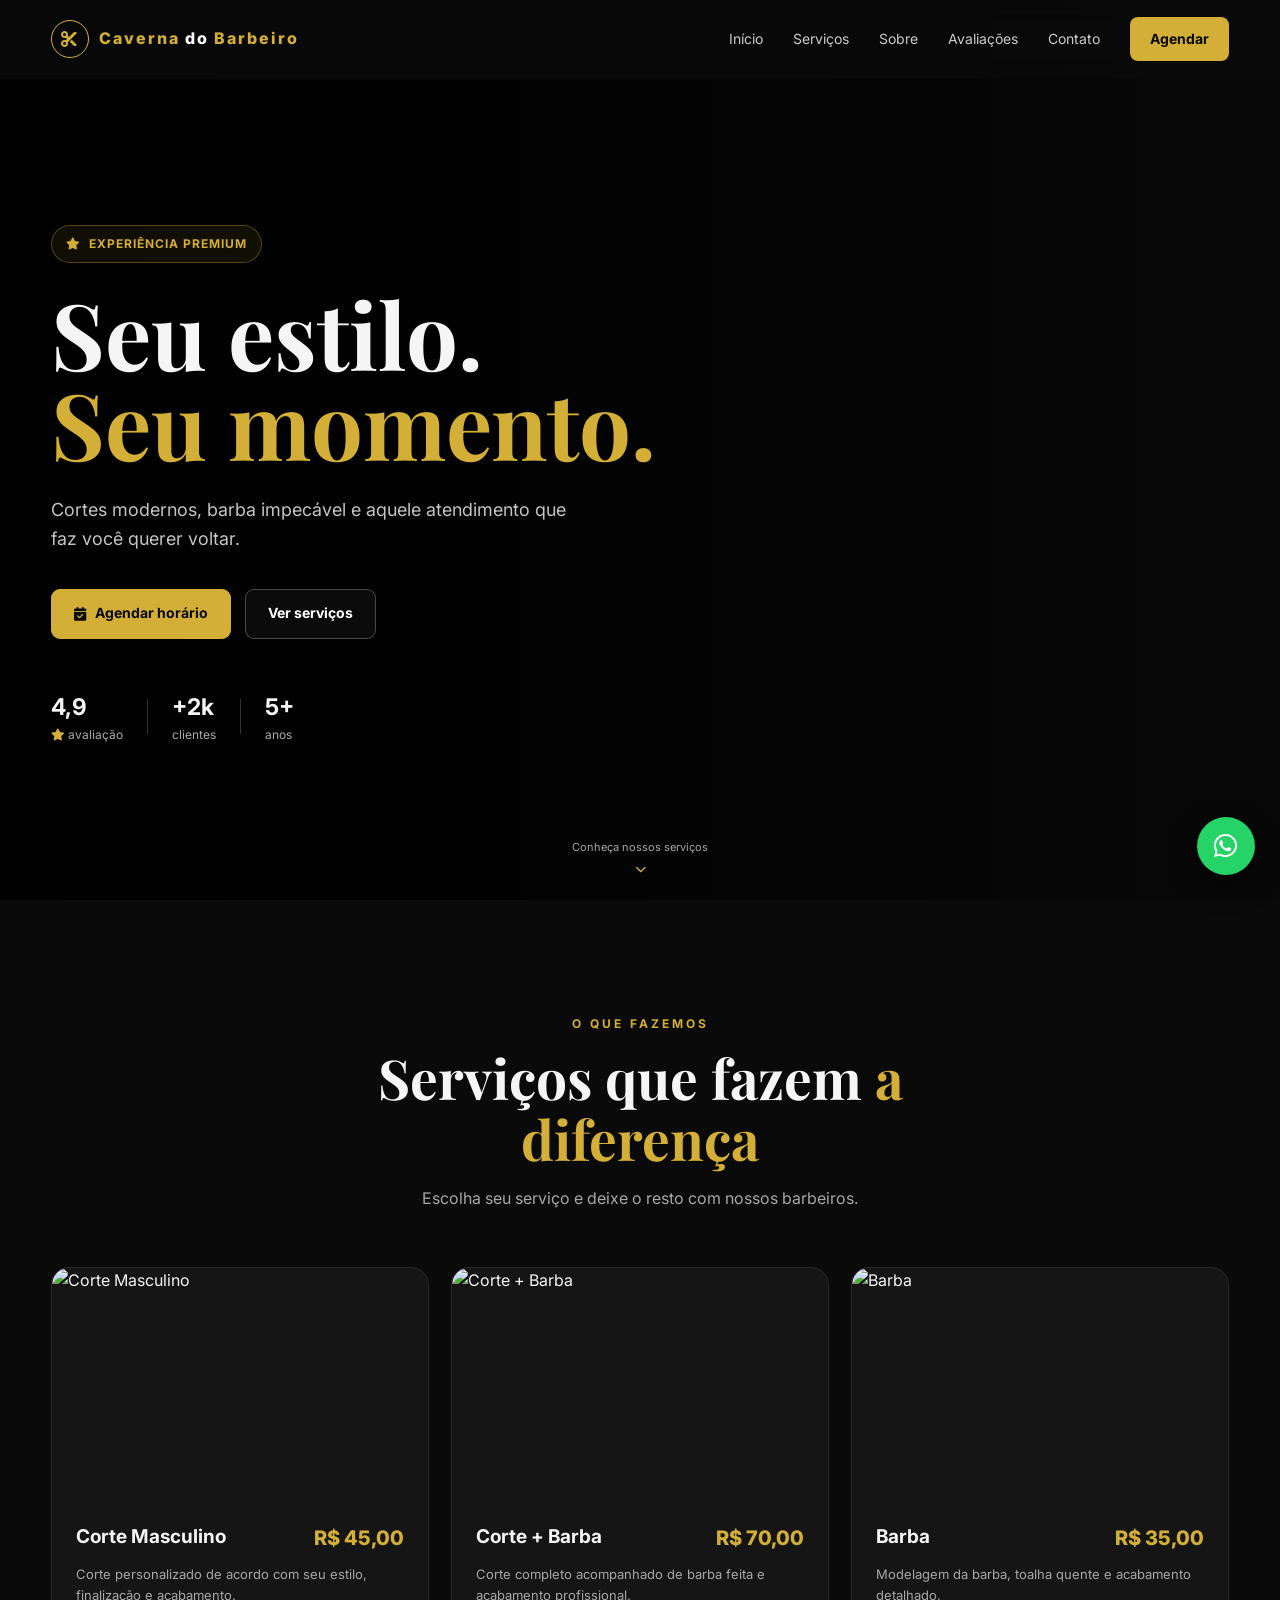
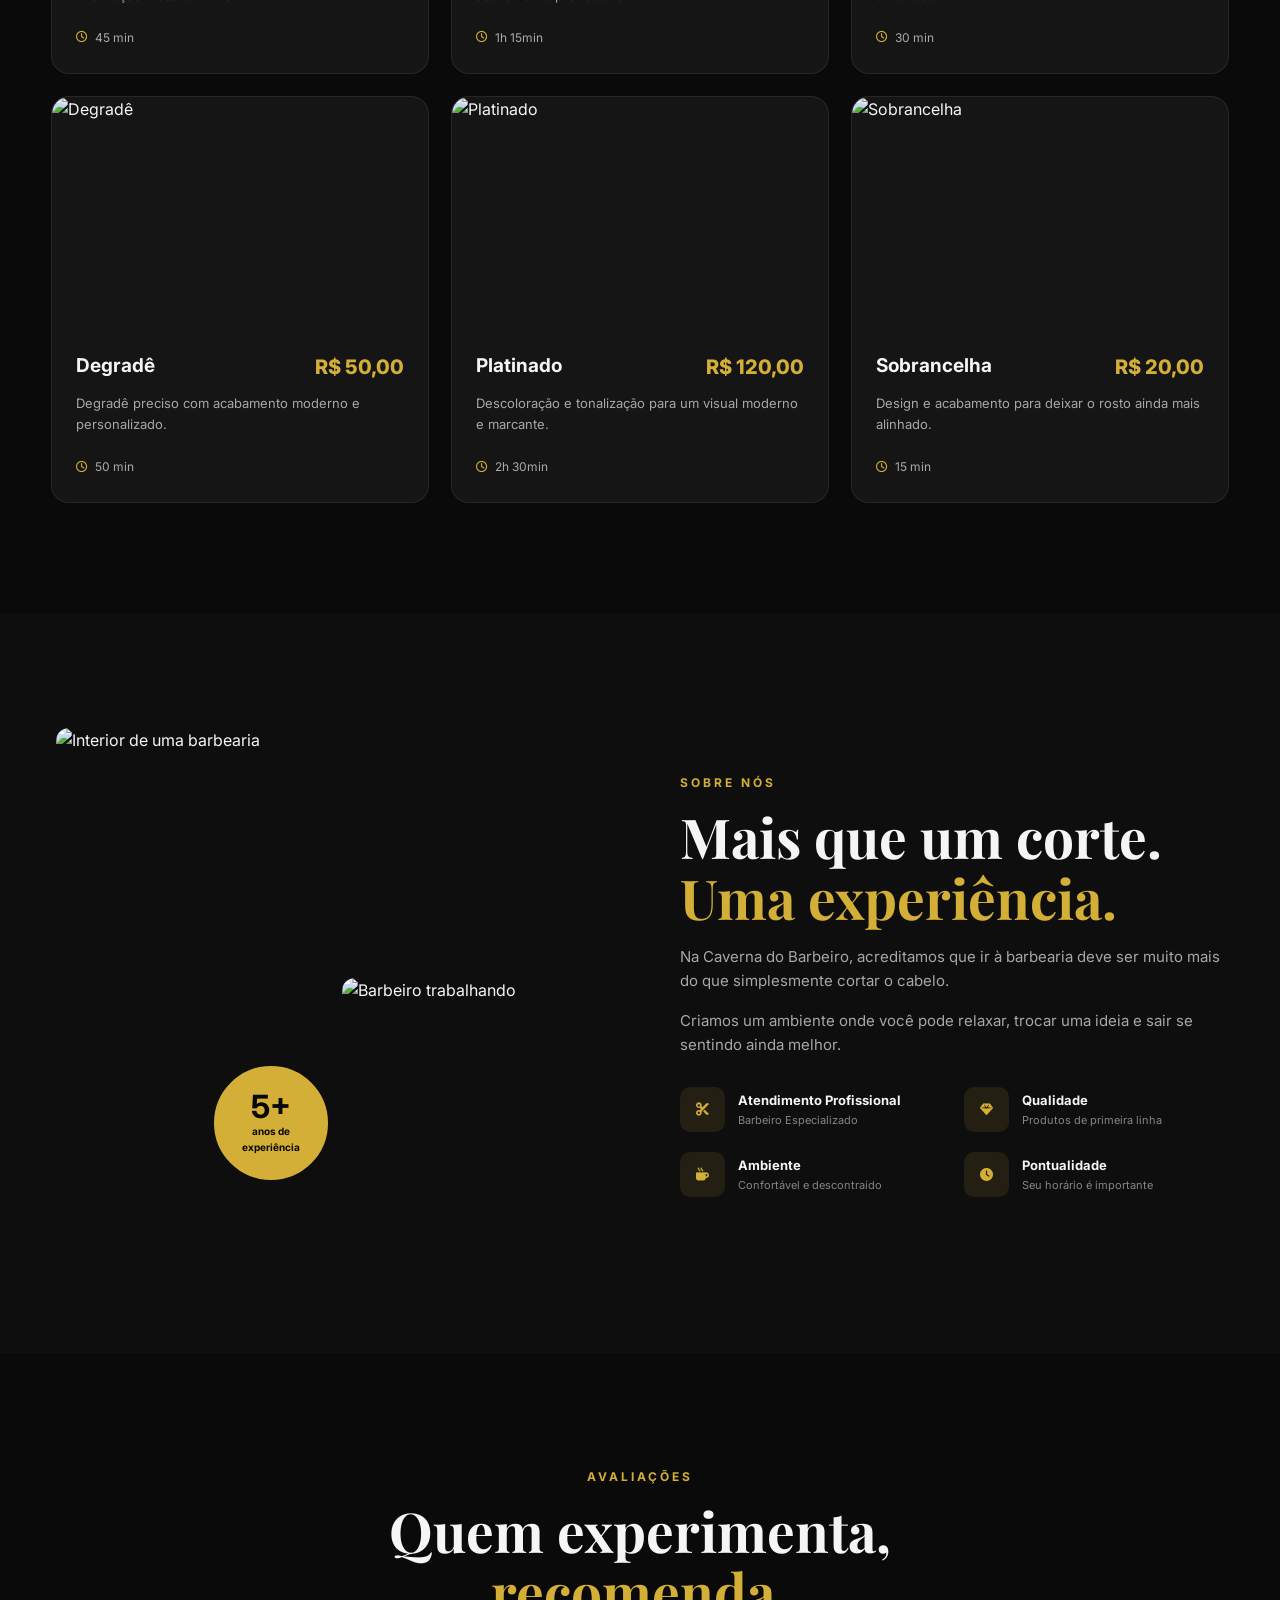
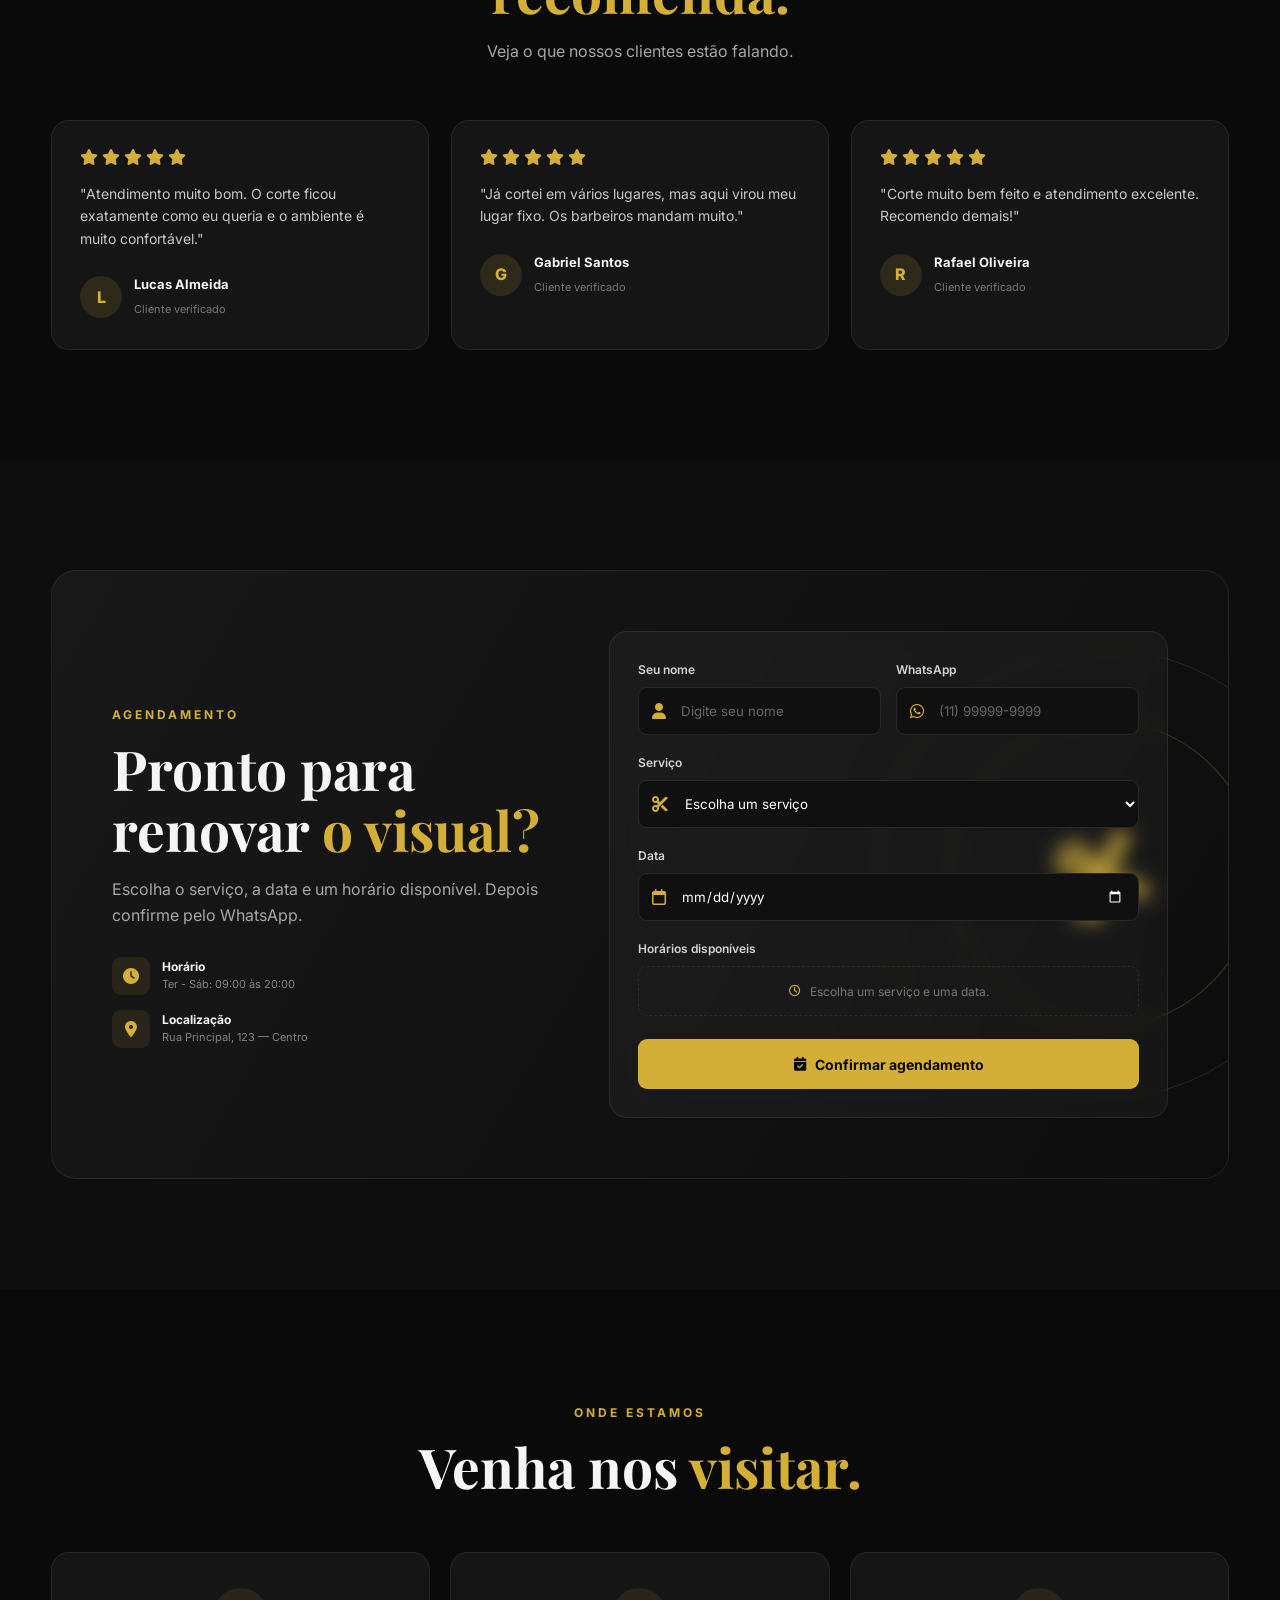
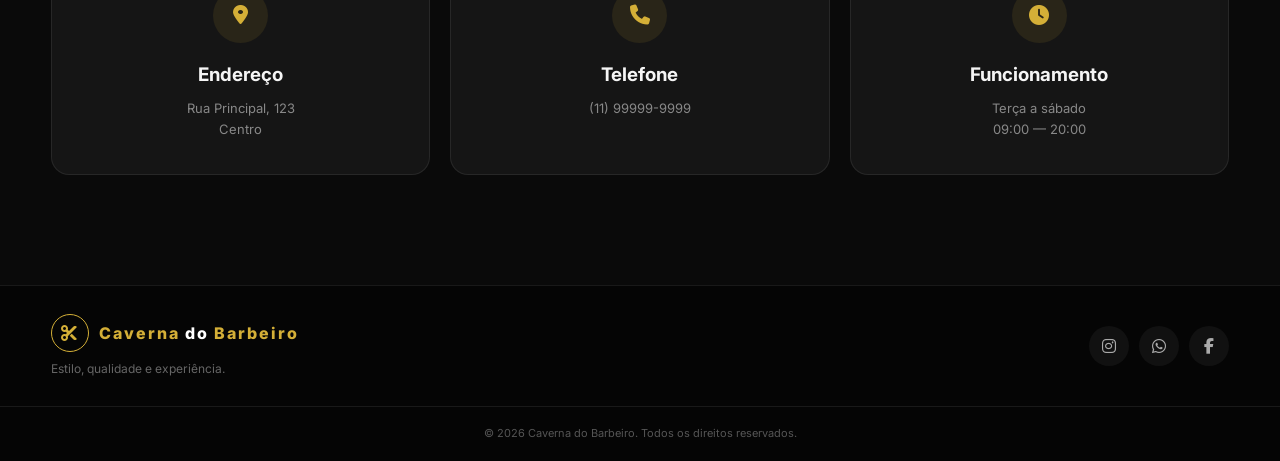
==== commit 94cf8f37: "Update operating days from 'Segunda' to 'Terça'" ====
--- a/index.html
+++ b/index.html
@@ -575,7 +575,7 @@
             <h3>Funcionamento</h3>
 
             <p>
-              Segunda a sábado<br>
+              Terça a sábado<br>
               09:00 — 20:00
             </p>
 
